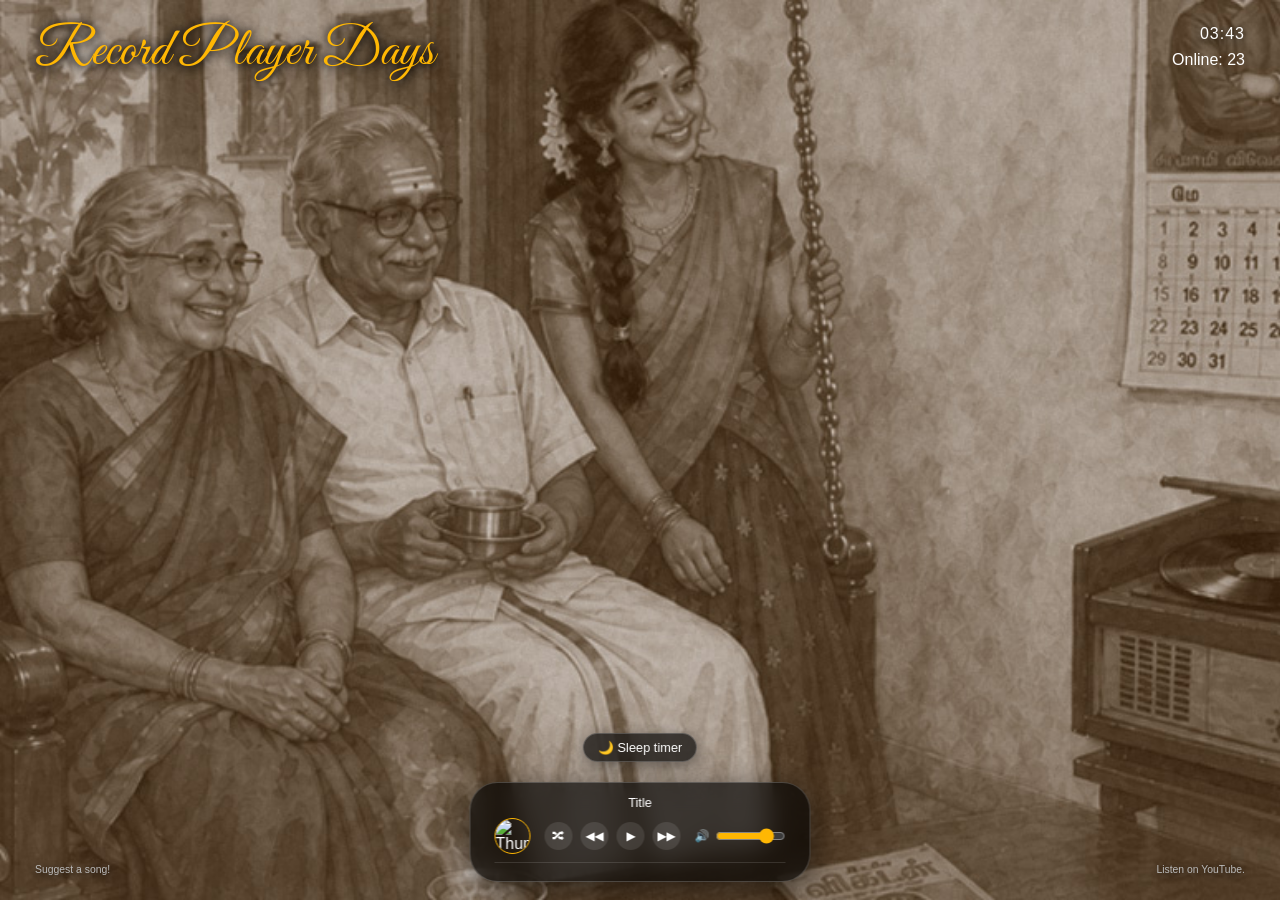
==== index.html @ 78d66bf5 "Update index.html 458 = 133 px" ====
<!DOCTYPE html>
<html lang="en">
<head>
	
 <meta charset="UTF-8" />
 <meta name="viewport" content="width=device-width, initial-scale=1.0" />
 <title>Record Player</title>
	
  <!-- Cursive Google Font -->
  <link rel="preconnect" href="https://fonts.googleapis.com">
  <link rel="preconnect" href="https://fonts.gstatic.com" crossorigin>
  <link href="https://fonts.googleapis.com/css2?family=Great+Vibes&display=swap" rel="stylesheet">

  <style>
    * {
      box-sizing: border-box;
      margin: 0;
      padding: 0;
      background-color: transparent;
      color: #fff;
    }

    body {
      background-color: #000;
      font-family: sans-serif;
    }

    /* Fullscreen Background Image */
    .bg-image {
      position: fixed;
      top: 0;
      left: 0;
      width: 100vw;
      height: 100vh;
      max-width: 100%;
      max-height: 100%;
      object-fit: cover !important;
      object-position: top center;
      z-index: 1;
      pointer-events: none;
    }

    /* Cursive Title at Top Left */
    .app-header {
      position: fixed;
      top: 25px;
      left: 35px;
      z-index: 10;
      pointer-events: none;
    }

    .app-header h1 {
      font-family: 'Great Vibes', 'Brush Script MT', cursive;
      font-size: 3.4rem;
      font-weight: 400;
      color: #ffb703;
      text-shadow: 0 3px 12px rgba(0, 0, 0, 0.9), 0 0 8px rgba(0, 0, 0, 0.8);
      line-height: 1;
    }

    /* Top Right Container for Clock & Mute Button */
    .top-right-container {
      position: fixed;
      top: 25px;
      right: 35px;
      z-index: 10;
      display: flex;
      flex-direction: column;
      align-items: flex-end;
      gap: 8px;
    }

    /* Digital Time Display at Top Right */
    .time-display {
      font-size: 1rem;
      font-weight: 500;
      letter-spacing: 1px;
      color: #ffffff;
      text-shadow: 0 2px 10px rgba(0, 0, 0, 0.9);
      pointer-events: none;
    }

    /* Mute Button below Clock */
    .mute-btn {
      display: none;
      background: rgba(0, 0, 0, 0.6);
      color: #ffffff;
      border: 1px solid rgba(255, 255, 255, 0.3);
      border-radius: 4px;
      padding: 4px 8px;
      font-size: 0.9rem;
      cursor: pointer;
      backdrop-filter: blur(4px);
      -webkit-backdrop-filter: blur(4px);
    }

    .mute-btn:hover {
      background: rgba(0, 0, 0, 0.85);
    }

    /* Centered Container for Sleep Timer elevated above the Player */
    .timer-bar {
      position: fixed;
      bottom: 138px;
      left: 50%;
      transform: translateX(-50%);
      z-index: 10;
      display: flex;
      justify-content: center;
      align-items: center;
    }

    /* Sleep Timer Button Styling */
    #sleepBtn {
      background: rgba(0, 0, 0, 0.65);
      border: 1px solid rgba(255, 255, 255, 0.2);
      border-radius: 20px;
      backdrop-filter: blur(12px);
      -webkit-backdrop-filter: blur(12px);
      color: #fff;
      font-size: 0.8rem;
      padding: 6px 14px;
      cursor: pointer;
      display: inline-flex;
      align-items: center;
      gap: 6px;
      box-shadow: 0 4px 16px rgba(0, 0, 0, 0.4);
      transition: all 0.2s ease;
    }

    #sleepBtn:hover {
      color: #ffb703;
      border-color: #ffb703;
    }

    /* Sleep Menu Popup Options */
    .timer-container {
      position: relative;
      display: inline-block;
    }

    .sleep-menu {
      display: none;
      position: absolute;
      bottom: 100% !important;
      left: 50%;
      transform: translate(-50%, -10px) !important;
      background: rgba(0, 0, 0, 0.85);
      backdrop-filter: blur(12px);
      -webkit-backdrop-filter: blur(12px);
      border: 1px solid rgba(255, 255, 255, 0.2);
      border-radius: 12px;
      padding: 6px;
      box-shadow: 0 8px 24px rgba(0, 0, 0, 0.6);
      flex-direction: column;
      gap: 4px;
      min-width: 110px;
      z-index: 20;
    }

    .sleep-menu.is-open {
      display: flex;
    }

    .sleep-menu button {
      background: transparent;
      border: none;
      color: #fff;
      padding: 6px 12px;
      font-size: 0.78rem;
      border-radius: 6px;
      cursor: pointer;
      text-align: center;
      transition: background 0.15s ease, color 0.15s ease;
    }

    .sleep-menu button:hover {
      background: #ffb703;
      color: #000;
    }

    /* Unified Player Bar - Spacing Reduced Below by Half */
    .player-bar {
      position: fixed;
      bottom: 18px;
      left: 50%;
      transform: translateX(-50%);
      z-index: 10;
      display: flex;
      flex-direction: column;
      width: fit-content;
      max-width: 420px;
      box-sizing: border-box;
      padding: 12px 24px;
      background: rgba(0, 0, 0, 0.65);
      backdrop-filter: blur(12px);
      -webkit-backdrop-filter: blur(12px);
      border: 1px solid rgba(255, 255, 255, 0.2);
      border-radius: 28px;
      box-shadow: 0 8px 32px rgba(0, 0, 0, 0.5);
      gap: 8px;
    }

    /* Track Title Row */
    .track-title-row {
      display: flex;
      justify-content: center;
      align-items: center;
      width: 100%;
      text-align: center;
    }

    .track-title {
      font-weight: 500;
      font-size: 0.80rem;
      color: #ffffff;
      white-space: nowrap;
      overflow: hidden;
      text-overflow: ellipsis;
      display: block;
      width: 100%;
      line-height: 1.2;
      text-align: center;
    }

    /* Controls & Volume Row */
    .player-controls-row {
      display: flex;
      flex-direction: row;
      align-items: center;
      justify-content: center;
      width: 100%;
      gap: 14px;
    }

    /* Bottom Row Metadata Line */
    .meta-details-row {
      display: block;
      width: 100%;
      text-align: center;
      font-size: 0.75rem;
      color: rgba(255, 255, 255, 0.75);
      padding-top: 6px;
      border-top: 1px solid rgba(255, 255, 255, 0.12);
      white-space: nowrap;
      overflow: hidden;
      text-overflow: ellipsis;
    }

    /* Volume slider */
    .volume-container input[type="range"] {
      width: 70px;
    }

    /* Thumbnail inside the player */
    .thumb {
      width: 36px;
      height: 36px;
      border-radius: 50%;
      object-fit: cover;
      border: 1.5px solid #ffb703;
      flex-shrink: 0;
      animation: slowRotate 8s linear infinite;
      animation-play-state: paused;
    }

    .thumb.is-playing {
      animation-play-state: running;
    }   

    @keyframes slowRotate {
      from { transform: rotate(0deg); }
      to { transform: rotate(360deg); }
    }

    .controls {
      display: flex;
      align-items: center;
      flex-wrap: nowrap;
      gap: 8px;
      flex-shrink: 0;
    }

    .controls button {
      background: rgba(255, 255, 255, 0.1);
      border: none;
      color: #ffffff;
      width: 28px;
      height: 28px;
      border-radius: 50%;
      cursor: pointer;
      font-size: 0.75rem;
      display: flex;
      align-items: center;
      justify-content: center;
      transition: background 0.15s ease, color 0.15s ease;
      -webkit-tap-highlight-color: transparent !important;
      -webkit-touch-callout: none;
      -webkit-user-select: none;
      user-select: none;
      outline: none !important;
    }

    .controls button:focus,
    .controls button:active {
      outline: none !important;
      box-shadow: none !important;
    }

    @media (hover: hover) and (pointer: fine) {
      .controls button:hover {
        background: #ffb703 !important;
        color: #000000 !important;
      }
    }

    .controls button.is-pressed,
    .controls button.is-active {
      background: #ffb703 !important;
      color: #000000 !important;
    }   

    .volume-container {
      display: flex;
      align-items: center;
      gap: 6px;
      font-size: 0.75rem;
      flex-shrink: 0;
    }

    .volume-container input[type="range"] {
      width: 70px;
      accent-color: #ffb703;
      cursor: pointer;
    }

    #playBtn:not(.is-paused),
    #playBtn:not(.is-paused):focus,
    #playBtn:not(.is-paused):focus-visible,
    #playBtn:not(.is-paused):active {
      background: rgba(255, 255, 255, 0.1) !important;
      color: #ffffff !important;
      outline: none !important;
      box-shadow: none !important;
      -webkit-tap-highlight-color: transparent !important;
    }

    @media (hover: hover) and (pointer: fine) {
      #playBtn:not(.is-paused):hover {
        background: #ffb703 !important;
        color: #000000 !important;
      }
    }

    #playBtn.is-paused,
    #playBtn.is-paused:hover,
    #playBtn.is-paused:focus,
    #playBtn.is-paused:focus-visible,
    #playBtn.is-paused:active {
      background: #ffb703 !important;
      color: #000000 !important;
      outline: none !important;
      box-shadow: none !important;
      -webkit-tap-highlight-color: transparent !important;
    }

    .yt-link-text {
      position: fixed;
      right: 35px;
      bottom: 25px;
      left: auto;
      margin-left: 0;
      transform: none;
      white-space: nowrap;
      z-index: 100;
      color:  #bababa;  /* #ffb703; */
      text-decoration: none;
      font-size: 0.65rem;
      font-weight: 300;
      text-shadow: 0 2px 8px rgba(0, 0, 0, 0.9);
      transition: color 0.2s ease;
    }

    .yt-link-text:hover {
      color: #ffb703; /* #ffffff; */
    }

	.contact-text {
      position: fixed;
      left: 35px;
      bottom: 25px;
     /* margin-left: 0;  */
      transform: none;
      white-space: nowrap;
      z-index: 200;
      color: #bababa;  /* #ffb703; */
      text-decoration: none;
      font-size: 0.65rem;
      font-weight: 300;
      text-shadow: 0 2px 8px rgba(0, 0, 0, 0.9);
      transition: color 0.2s ease;
    }

    .contact-text:hover {
      color: #ffb703; /* #ffffff; */
    }  

    .audio-engine {
      position: fixed;
      bottom: 0;
      right: 0;
      width: 200px;
      height: 200px;
      opacity: 0.001;
      pointer-events: none;
      z-index: -10;
    }

    @media (max-width: 600px) {
      .bg-image {
        object-fit: cover !important;
        object-position: bottom left !important;
        width: 100vw;
        height: 100vh;
      }

      .app-header {
        top: 15px;
        left: 20px;
      }

      .app-header h1 {
        font-size: 2.2rem;
      }

      .top-right-container { /* Lowering in mobile */
        top: 55px;
        right: 20px;
      }

      .time-display {
        font-size: 0.85rem;
      }

      #prevBtn {
        display: none !important;
      }
      
      .listener-count {
        font-size: 0.8rem;
        font-weight: 500;
        color: #ffffff;
        text-shadow: 0 2px 8px rgba(0, 0, 0, 0.9);
        pointer-events: none;
      }
    
      .timer-bar {
        bottom: 133px;
      }

      .thumb {
        width: 36px;
        height: 36px;
      }	

      .player-bar {
        bottom: 20px;
        width: 90vw;
        max-width: 360px;
        padding: 10px 16px;
        border-radius: 20px;
      }

      .controls {
        flex-shrink: 0;
        gap: 6px;
      }

      .controls button {
        width: 26px;
        height: 26px;
      }

      .volume-container input[type="range"] {
        width: 50px;
      }

      .meta-details-row {
        font-size: 0.7rem;
      }

      .yt-link-text {
        position: fixed;
        right: 8px;
        bottom: 18px;
        left: auto;
        transform: none;
        font-size: 0.75rem;
      }
	   .contact-text {
        position: fixed;
        left: 8px;
		right: auto;
        bottom: 18px;
        transform: none;
        font-size: 0.75rem;
      }	
    }
  </style>
</head>
<body>
 
  <!-- Background Image -->
  <picture>
    <source media="(max-width: 600px)" srcset="Record_player_mobile_bg.jpg" />
    <img src="Record_player_bg.jpg" alt="Background" class="bg-image" />
  </picture>

  <!-- Title -->
  <header class="app-header">
    <h1>Record Player Days</h1>
  </header>

  <!-- Time & Mute -->
  <div class="top-right-container">
    <div id="clockDisplay" class="time-display">00:00</div>
    <div id="listenerCount" class="listener-count">Online: --</div>
    <button id="muteBtn" class="mute-btn" aria-label="Toggle Sound">
      <span id="muteIcon">🔇</span>
    </button>
  </div>

  <!-- Elevated Sleep Timer Bar -->
  <div class="timer-bar">
    <div class="timer-container">
      <div id="sleepMenu" class="sleep-menu">
        <button onclick="setTimer(30)">30 mins</button>
        <button onclick="setTimer(45)">45 mins</button>
        <button onclick="setTimer(60)">60 mins</button>
        <button onclick="setTimer(0)" style="color: #ff6b6b;">Turn off</button>
      </div>
      <button id="sleepBtn" onclick="toggleSleepMenu()">🌙 Sleep timer</button>
    </div>
  </div>

  <!-- Single Player Container -->
  <div class="player-bar">
    <!-- Row 1: Song Title Centered Above Controls -->
    <div class="track-title-row">
      <div class="track-title" id="trackTitle">Title</div>
    </div>

    <!-- Row 2: Thumbnail, Controls, Volume (Centered) -->
    <div class="player-controls-row">
      <img id="trackThumb" src="" alt="Thumb" class="thumb" />

      <div class="controls">
        <button id="shuffleBtn" onclick="toggleShuffle()" title="Shuffle">&#x1F500;&#xFE0E;</button>
        <button id="prevBtn" onclick="prevTrack(event)" title="Previous">◀◀</button>
        <button id="playBtn" onclick="togglePlay()" title="Play/Pause">▶</button>
        <button onclick="nextTrack(event)" title="Next">▶▶</button>
      </div>

      <div class="volume-container">
        <span>🔊</span>
        <input type="range" id="volumeSlider" min="0" max="100" value="80" oninput="setVolume(this.value)" />
      </div>
    </div>

    <!-- Row 3: Metadata (Singer • Year • Track Count / Shuffle) -->
    <div id="playerMeta" class="meta-details-row"></div>
  </div>

  <!-- YouTube Playlist Link -->
  <a href="https://www.youtube.com/playlist?list=PLKSjwCo_iCIQ&si=nY1K75Vzp0RLT9Dl" target="_blank" class="yt-link-text" rel="noopener noreferrer">Listen on YouTube.</a>
  <a href="/Contact.html" target="_blank" class="contact-text" rel="noopener noreferrer">Suggest a song!</a>
  
  <div id="player" class="audio-engine"></div>

  <script src="https://www.youtube.com/iframe_api"></script>
  <script>
    function updateClock() {
      const now = new Date();
      const hours = String(now.getHours()).padStart(2, '0');
      const minutes = String(now.getMinutes()).padStart(2, '0');
      document.getElementById('clockDisplay').innerText = `${hours}:${minutes}`;
    }
    updateClock();
    setInterval(updateClock, 1000);

    const originalPlaylist = [
      "ovFi6AcOw-c", "ZMXB5MKiabw", "-nrnGjxOLA0", "pOU-abdx0b4", "cBkPFtb1sMQ", "4Ts2ZuaPRkk", "-Bi1iST7EWE",
      "g9cLHP1RE4k", "ONHG8_zF9K0", "HZdZLdE5KBA", "a-ATN4ZhMos", "nBvIsNfFSZM", "uoJc1hBOUH4", "HpMshzNxdoA", "Jn2IUAHfjOo",
      "D3kWLpgkeDM", "W2M7CF7sRrU", "X1ojBdibGv4", "0H4Ai65Vvck", "k2updOWY6Dk", "_n9TkjMAQm4", "D-_VfDf2NTk", "Qs3B_1fyGJM",
      "CzBolio3q8k", "vCnGatVR25A", "Lwstbkko8ko", "7BiawO9Lba8", "O3JWTBTbw3w", "aDpj9aU5rJs", "lGJqrHBkKsw", "AZXIWu7kjUE",
      "eQG8n0oGYg0", "Z-jnWdjcFbU", "EsTkKsxGL4o", "bliK9cv1-x0", "q3Wm0Y4sV2o", "p4Vn4u-A43w", "JzqGvLA72ac", "DNmVHa3VdNQ",
      "aOK112Wu2UQ", "rmW-5Se0Rvo", "GVxroWnBMQ0", "s4TdHTtuVQ8", "m7HkVlOyoiU", "KDDAilTlXP4", "z_xNn0YKFpQ", "cVPns9GjtU8",
      "YsKCM8xYBPQ", "yPlsftoiaE0", "R3EqbeOeZEg", "WY71us627uA", "8eKCa8KDHAU", "N0VRo8cjDeg", "iZnzI4BWY4c", "KCRU7d2im8g"
    ];

   const localPlaylistData = {
"ZMXB5MKiabw": {"title": "Thamizhukkum Amuthendru", "Singer": "P. Susheela", "Year": "1965"},
"ovFi6AcOw-c": {"title": "Avalukkenna Azhagiya", "Singer": "L.R. Eswari", "Year": "1964"},
"pOU-abdx0b4": {"title": "Neerodum Vaigaiyile", "Singer": "T.M. Soundararajan, P. Susheela", "Year": "1963"},
"cBkPFtb1sMQ": {"title": "Unnai Kaanatha Kannum", "Singer": "P. Susheela", "Year":"1965"},
"4Ts2ZuaPRkk": {"title": "Kodi Assainthathum", "Singer": "Susheela, T.M. Soundararajan",  "Year": "1962"},

"g9cLHP1RE4k": {"title": "Poga Poga", "Singer": "P B Srinivas,P Susheela", "Year": "1965"},
"Tg_ejTHZRp8": {"title": "Nallavarkellam Satchigal", "Singer": "T.M. Soundararajan", "Year": "1978"},
"HZdZLdE5KBA": {"title": "Mayakkamaa Kalakkama", "Singer": "P B Sreenivas", "Year": "1962"},
"uoJc1hBOUH4": {"title": "Kallellam Manikka", "Singer": "T.M. Soundararajan, L.R. Eswari", "Year": "1962"},
"HpMshzNxdoA": {"title": "Naanamo", "Singer": " T.M. Soundararajan, P. Susheela", "Year": "1965"},

"Jn2IUAHfjOo": {"title": "Amaithiyaana Nadhiyinilae", "Singer": "T.M. Soundararajan, P. Susheela", "Year": "1964"},
"W2M7CF7sRrU": {"title": "Pattum Naane", "Singer": "T M Soundarrajan", "Year": "1965"},
"X1ojBdibGv4": {"title": "Thedinen Vanthathu", "Singer": "P. Susheela", "Year": "1967"},
"KCRU7d2im8g": {"title": "Kalyana Naal Paarkka", "Singer": "T M Sounderarajan · P Susheela", "Year": "1966"},
"iZnzI4BWY4c": {"title": "Vaazha Ninaiththaal", "Singer": "P. Susheela", "Year": "1962"},

"N0VRo8cjDeg": {"title": "Ilamai Koluvirukkum", "Singer": "P.B.Sreenivas", "Year": "1965"},
"8eKCa8KDHAU": {"title": "Athai Magal", "Singer": "P Susheela", "Year": "1964"},
"WY71us627uA": {"title": "Oru Naal Pothuma", "Singer": "Dr. M. Balamuralikrishna", "Year": "1965"},
"yPlsftoiaE0": {"title": "Malarndhum Malaradha", "Singer": "P. Susheela,  T.M. Soundararajan", "Year": "1961"},
"YsKCM8xYBPQ": {"title": "Kanna Karumainira Kanna", "Singer": "P.susheela", "Year": "1963"},


"cVPns9GjtU8": {"title": "Manithan Enbavan", "Singer": "P B Sreenivas", "Year": "1962"},
"z_xNn0YKFpQ": {"title": "Kannana Kannanukku", "Singer": "Dr. Sirkazhi S. Govindarajan", "Year": "1962"},
"KDDAilTlXP4": {"title": "Andru Vanthathum", "Singer": "T M Sounderarajan · P Susheela", "Year": "1963"},
"m7HkVlOyoiU": {"title": "Chittukkuruvi", "Singer": "P. Susheela", "Year": "1964"},
"s4TdHTtuVQ8": {"title": "kathoduthan Naan", "Singer": "L.R. Eswari", "Year": "1972"}, 

"GVxroWnBMQ0": {"title": "Aalaya Maniyin", "Singer": "P. Susheela", "Year": "1961"},
"rmW-5Se0Rvo": {"title": "Kallelaam Maanikka", "Singer": "T M Soundararajan", "Year": "1962"},
"aOK112Wu2UQ": {"title": " Naan Mandhoppil", "Singer": "T M Sounderarajan · L.R. Eswari", "Year": "1965"},
"DNmVHa3VdNQ": {"title": "Amuthai Poziyum Nilave", "Singer": "P Susheela", "Year": "1957"},
"JzqGvLA72ac": {"title": "Iravu Varum", "Singer": "T M Sounderarajan", "Year": "1965"},

"q3Wm0Y4sV2o": {"title": "Kannpona Pokkile", "Singer": "T M Sounderarajan", "Year": "1965"},
"xqtlPc5WjNI": {"title": "Paarthal Pasumaram", "Singer": "T M Sounderarajan", "Year": "1965"},
"EsTkKsxGL4o": {"title": "Naan Pesa Ninaippathellam", "Singer": "T. M. Soundararajan · P. Susheela", "Year": "1961"},
"Z-jnWdjcFbU": {"title": "Aha Mella Nada", "Singer": "T. M. Soundararajan", "Year": "1964"},
"eQG8n0oGYg0": {"title": "Yaar Andha Nilavu", "Singer": "T M Sounderarajan", "Year": "1965"},

"AZXIWu7kjUE": {"title": "Partha Nyaabagam", "Singer": "P. Susheela", "Year": "1964"},
"lGJqrHBkKsw": {"title": "Thullatha Manamum", "Singer": "Jikki", "Year": "1959"},
"aDpj9aU5rJs": {"title": "Gangaikarai Thottam", "Singer": "P Susheela", "Year": "1963"},
"O3JWTBTbw3w": {"title": "Ninaippathellaam Nadanthu", "Singer": "P.B. Sreenivas", "Year": "1962"},
"7BiawO9Lba8": {"title": "Naan Paartthathille", "Singer": "T.M. Soundararajan, P. Susheela", "Year": "1966"},

"Lwstbkko8ko": {"title": "Poojaikku Vantha Malare", "Singer": "P. B. Sreenivas, S.Janaki", "Year": "1962"},
"vCnGatVR25A": {"title": "Oho Endhan Baby", "Singer": "Anupama Deshapande, P. B. Sreenivas", "Year": "1961"},
"CzBolio3q8k": {"title": "Anubhavam Pudhumai", "Singer": "P B Sreenivas, P Susheela", "Year": "1964"},
"Qs3B_1fyGJM": {"title": "Thottal Poo Malarum", "Singer": "T. M. Soundararajan, P. Susheela", "Year": "1964"},
"D-_VfDf2NTk": {"title": "Thookkam Un Kangalai", "Singer": "S. Janaki", "Year": "1962"},

"k2updOWY6Dk": {"title": "Maalai Pozhuthin", "Singer": "P. Susheela", "Year": "1961"},
"0H4Ai65Vvck": {"title": "Atho Andha Paravaipola", "Singer": "T M Sounderarajan", "Year": "1965"},

"-nrnGjxOLA0": {"title": "Palinginaal Oru", "Singer": "L. R. Eswari", "Year": "1966"},
"-Bi1iST7EWE": {"title": "Athai Madi", "Singer": "P. Susheela", "Year": "1963"},
"ONHG8_zF9K0": {"title": "Unnai Onru Ketpen", "Singer": "P. Susheela", "Year": "1964"},
"a-ATN4ZhMos": {"title": "Aadamal Aadugiren", "Singer": "P. Susheela", "Year": "1960"},

"nBvIsNfFSZM": {"title": "Kumari Pennin Ullatthile", "Singer": "P. Susheela, T.M. Soundararajan", "Year": "1965"},
"D3kWLpgkeDM": {"title": "Andhanaal Nyapagam", "Singer": "T.M.S, Major Sunderarajan", "Year": "1968"},
"p4Vn4u-A43w": {"title": "Naalai Intha", "Singer": "P. Susheela", "Year": "1968"},
"bliK9cv1-x0": {"title": "Paalum Pazhamamum", "Singer": "T. M. Soundararajan", "Year": "1961"},
"R3EqbeOeZEg": {"title": "Kodi Assainthathum", "Singer": "T. M. Soundararajan, P. Susheela", "Year": "1962"},

"_n9TkjMAQm4": {"title": "Sirithu Sirithu", "Singer": "T. M. Soundararajan, P. Susheela", "Year": "1961"},

};

    function shufflePlaylist(array) {
      for (let i = array.length - 1; i > 0; i--) {
        const j = Math.floor(Math.random() * (i + 1));
        [array[i], array[j]] = [array[j], array[i]];
      }
    }

    const shuffledList = [...originalPlaylist];
    shufflePlaylist(shuffledList);

    let isShuffleOn = false;    
    let currentIndex = 0;    
    let ytPlayer;
    let isAudioMuted = true;

    function getActivePlaylist() {
      return isShuffleOn ? shuffledList : originalPlaylist;
    }

    function onYouTubeIframeAPIReady() {
      const activeList = getActivePlaylist();
      ytPlayer = new YT.Player('player', {
        height: '1',
        width: '1',
        videoId: activeList[currentIndex],
        playerVars: { 
          'autoplay': 1,
          'mute': 1,
          'controls': 0,
          'playsinline': 1
        },
        events: {
          'onReady': function(event) {
            event.target.mute();
            event.target.setVolume(50);
            updateMuteUI();
            updateUI();
          },
          'onStateChange': onPlayerStateChange,
          'onError': onPlayerError
        }
      });
    }    

    document.addEventListener('click', function unmuteOnFirstClick(e) {
      if (e.target.closest('#muteBtn')) return;
      if (isAudioMuted) {
        isAudioMuted = false;
        if (ytPlayer && typeof ytPlayer.unMute === 'function') {
          ytPlayer.unMute();
          ytPlayer.setVolume(100);
        }
        updateMuteUI();
      }
    }, { once: true });

    document.addEventListener('DOMContentLoaded', function() {
      const muteBtn = document.getElementById('muteBtn');
      if (muteBtn) {
        muteBtn.addEventListener('click', function() {
          isAudioMuted = !isAudioMuted;
          if (ytPlayer && typeof ytPlayer.unMute === 'function') {
            if (isAudioMuted) {
              ytPlayer.mute();
            } else {
              ytPlayer.unMute();
              ytPlayer.setVolume(100);
            }
          }
          updateMuteUI();
        });
      }
    });

    function updateMuteUI() {
      const muteIcon = document.getElementById('muteIcon');
      const muteBtn = document.getElementById('muteBtn');
      if (!muteIcon) return;

      if (isAudioMuted) {
        muteIcon.textContent = '🔇';
        if (muteBtn) muteBtn.classList.add('is-muted');
      } else {
        muteIcon.textContent = '🔊';
        if (muteBtn) muteBtn.classList.remove('is-muted');
      }
    }

    if (window.YT && window.YT.Player) {
      onYouTubeIframeAPIReady();
    }
    
    function updateUI() {
      const activeList = getActivePlaylist();
      const id = activeList[currentIndex];
      document.getElementById('trackThumb').src = `https://img.youtube.com/vi/${id}/hqdefault.jpg`;
      fetchTrackTitle();
    }

    function fetchTrackTitle() {
      try {
        const activeList = getActivePlaylist();
        const videoId = activeList[currentIndex]; 
        const track = localPlaylistData[videoId];

        const shuffleIcon = isShuffleOn ? '\u{1F500}' : '\u{27A1}';
        const trackNumber = currentIndex + 1;
        const totalTracks = activeList.length;

        if (track) {
          document.getElementById('trackTitle').innerText = track.title;
          document.getElementById('trackTitle').title = track.title;

          const metaElem = document.getElementById('playerMeta');
          if (metaElem) {
            metaElem.innerText = `${track.Singer} • ${track.Year} • ${trackNumber}/${totalTracks} ${shuffleIcon}`;
          }
        }
      } catch (err) {
        console.error("Error inside fetchTrackTitle:", err);
      }
    }

    function jumpToTrack(val) {
      let num = parseInt(val, 10);
      if (isNaN(num)) return;

      const activeList = getActivePlaylist();
      if (num < 1) num = 1;
      if (num > activeList.length) num = activeList.length;

      currentIndex = num - 1;
      renderTrackChange();
    }

    function togglePlay() {
      if (!ytPlayer) return;

      const playBtn = document.getElementById('playBtn');
      if (playBtn) playBtn.blur();

      const state = ytPlayer.getPlayerState();
      if (state === YT.PlayerState.PLAYING) {
        ytPlayer.pauseVideo();
      } else {
        ytPlayer.playVideo();
      }
      updateUI();
    }

    function toggleShuffle() {
      isShuffleOn = !isShuffleOn;
      const btn = document.getElementById('shuffleBtn');
      if (btn) {
        btn.classList.toggle('is-active', isShuffleOn);
        btn.blur();
      }
      renderTrackChange();
      if (!ytPlayer) return; ytPlayer.pauseVideo(); setTimeout(() => ytPlayer.playVideo(), 1500);
    }

    function flashButton(btn) {
      if (!btn || !(btn instanceof HTMLElement)) return;
      if (btn._timer) clearTimeout(btn._timer);
      btn.classList.add('is-pressed');
      btn._timer = setTimeout(function() {
        btn.classList.remove('is-pressed');
        btn.blur();
        if (document.activeElement) {
          document.activeElement.blur();
        }
      }, 1000);
    }

    function nextTrack(e) {
      if (e && e.preventDefault) e.preventDefault();
      const btn = e ? (e.currentTarget || e.target) : null;
      flashButton(btn);

      const activeList = getActivePlaylist();
      currentIndex = (currentIndex + 1) % activeList.length;
      renderTrackChange();
      if (!ytPlayer) return; ytPlayer.pauseVideo(); setTimeout(() => ytPlayer.playVideo(), 1500);
    }

    function prevTrack(e) {
      if (e && e.preventDefault) e.preventDefault();
      const btn = e ? (e.currentTarget || e.target) : null;
      flashButton(btn);

      const activeList = getActivePlaylist();
      currentIndex = (currentIndex - 1 + activeList.length) % activeList.length;
      renderTrackChange();
      if (!ytPlayer) return; ytPlayer.pauseVideo(); setTimeout(() => ytPlayer.playVideo(), 1500);
    }

    function renderTrackChange() {
      const activeList = getActivePlaylist();	
      const id = activeList[currentIndex];
      const thumb = document.getElementById('trackThumb');

      if (thumb) {
        thumb.src = `https://img.youtube.com/vi/${id}/hqdefault.jpg`;
      }

      if (ytPlayer && typeof ytPlayer.loadVideoById === 'function') {
        ytPlayer.loadVideoById(id);
      }
      updateUI();
    }
	  
    document.addEventListener('DOMContentLoaded', function() {
      const buttons = document.querySelectorAll('.controls button');
      buttons.forEach(function(btn) {
        btn.addEventListener('touchend', function() {
          setTimeout(() => btn.blur(), 50);
        });
      });
    });  

    function setVolume(val) {
      if (ytPlayer && ytPlayer.setVolume) {
        ytPlayer.setVolume(val);
      }
    }

    function playNextOrRandom() {
      const activeList = getActivePlaylist();
      currentIndex = (currentIndex + 1) % activeList.length;
      renderTrackChange();
    } 

    let initialLoad = true;
    function onPlayerStateChange(event) {
      const btn = document.getElementById('playBtn');

      if (initialLoad && event.data === YT.PlayerState.PLAYING) {
        initialLoad = false;

        event.target.pauseVideo();
        event.target.unMute();
        event.target.setVolume(100);

        isAudioMuted = false;

        btn.innerText = '▶';
        btn.classList.add('is-paused');

        updateMuteUI();
        updateUI(event);

        return;
      }

      if (event.data === YT.PlayerState.PLAYING) {
        btn.innerText = '⏸';
        btn.classList.remove('is-paused');
        document.getElementById('trackThumb').classList.add('is-playing');
        fetchTrackTitle();

      } else if (event.data === YT.PlayerState.PAUSED) {
        btn.innerText = '▶';
        btn.classList.add('is-paused');
        document.getElementById('trackThumb').classList.remove('is-playing');

      } else if (event.data === YT.PlayerState.ENDED) {
        document.getElementById('trackThumb').classList.remove('is-playing');
        advanceToNextTrack();
      }
    }   

    function advanceToNextTrack() {
      const activeList = getActivePlaylist();  
      currentIndex = (currentIndex + 1) % activeList.length;
      renderTrackChange();
    }

    function onPlayerError(event) {
      console.warn(`Track ${currentIndex + 1} is unplayable. Skipping...`);
      playNextOrRandom();
    }
    
    let currentCount = Math.floor(Math.random() * (25 - 10 + 1)) + 10;

    function updateFakeListeners() {
      const countElem = document.getElementById('listenerCount');
      if (countElem) {
        countElem.innerText = `Online: ${currentCount}`;
        const delta = Math.floor(Math.random() * 5) - 2;
        currentCount = Math.max(5, currentCount + delta);
      }
    }
    updateFakeListeners();
    setInterval(updateFakeListeners, 15000);

    /* Sleep Timer Logic */
    let sleepInterval = null;
    let timeRemaining = 0;

    function toggleSleepMenu() {
      const menu = document.getElementById('sleepMenu');
      menu.classList.toggle('is-open');
    }

    function setTimer(mins) {
      const btn = document.getElementById('sleepBtn');
      document.getElementById('sleepMenu').classList.remove('is-open');

      if (sleepInterval) clearInterval(sleepInterval);

      if (mins === 0) {
        timeRemaining = 0;
        btn.innerText = '🌙 Sleep timer';
        return;
      }

      timeRemaining = mins * 60;
      updateTimerDisplay();

      sleepInterval = setInterval(() => {
        timeRemaining--;

        if (timeRemaining <= 0) {
          clearInterval(sleepInterval);
          if (ytPlayer && typeof ytPlayer.pauseVideo === 'function') {
            ytPlayer.pauseVideo();
          }
          btn.innerText = '🌙 Sleep timer';
        } else {
          updateTimerDisplay();
        }
      }, 1000);
    }

    function updateTimerDisplay() {
      const btn = document.getElementById('sleepBtn');
      const m = Math.floor(timeRemaining / 60);
      const s = String(timeRemaining % 60).padStart(2, '0');
      btn.innerText = `⏳ ${m}:${s} left`;
    }

    document.addEventListener('click', function(e) {
      const container = document.querySelector('.timer-container');
      if (container && !container.contains(e.target)) {
        document.getElementById('sleepMenu').classList.remove('is-open');
      }
    });    

    function getNumbers(){ return; } 
  </script>
</body>
</html>
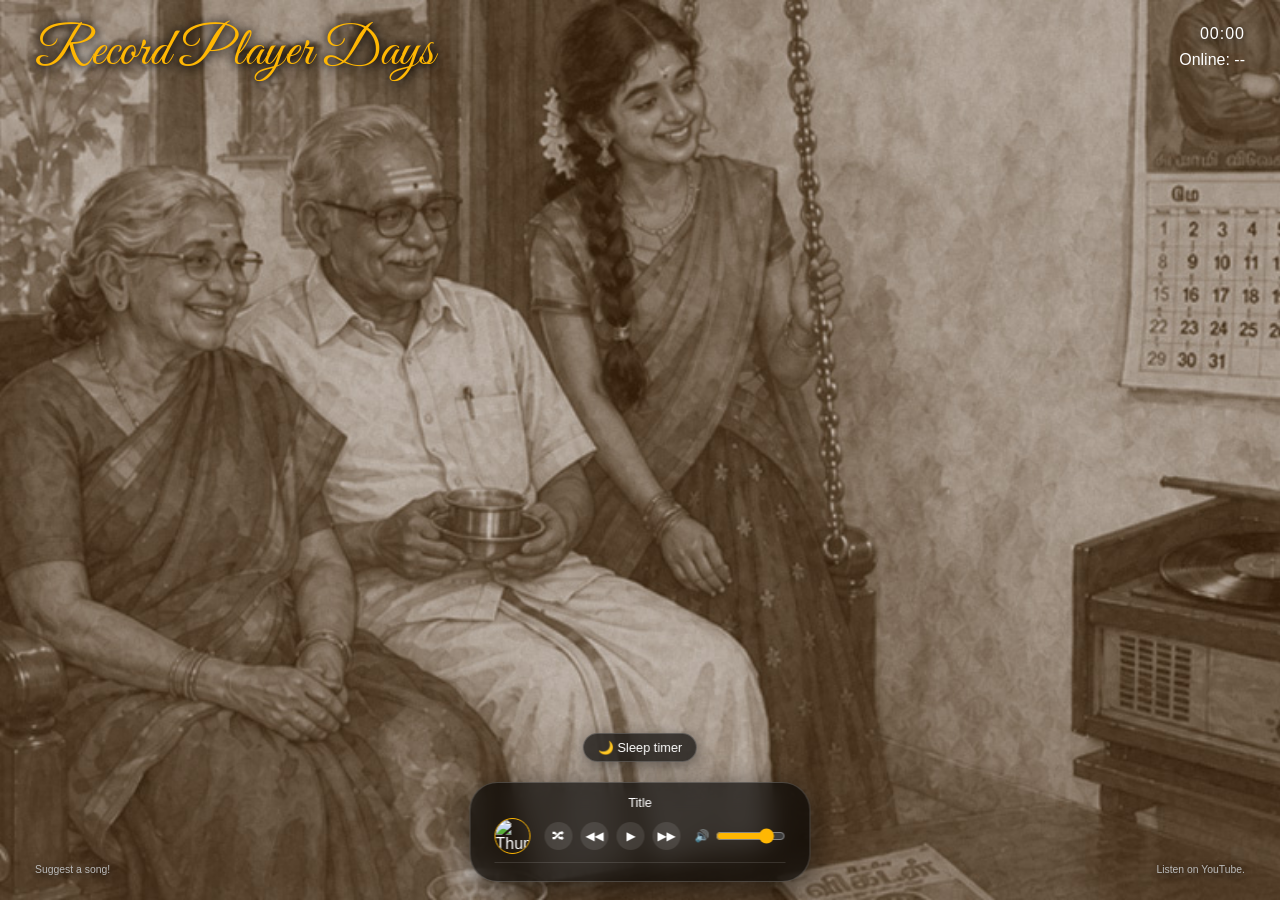
==== commit bdc3d08a: "Update index.html" ====
--- a/index.html
+++ b/index.html
@@ -595,7 +595,8 @@
       "CzBolio3q8k", "vCnGatVR25A", "Lwstbkko8ko", "7BiawO9Lba8", "O3JWTBTbw3w", "aDpj9aU5rJs", "lGJqrHBkKsw", "AZXIWu7kjUE",
       "eQG8n0oGYg0", "Z-jnWdjcFbU", "EsTkKsxGL4o", "bliK9cv1-x0", "q3Wm0Y4sV2o", "p4Vn4u-A43w", "JzqGvLA72ac", "DNmVHa3VdNQ",
       "aOK112Wu2UQ", "rmW-5Se0Rvo", "GVxroWnBMQ0", "s4TdHTtuVQ8", "m7HkVlOyoiU", "KDDAilTlXP4", "z_xNn0YKFpQ", "cVPns9GjtU8",
-      "YsKCM8xYBPQ", "yPlsftoiaE0", "R3EqbeOeZEg", "WY71us627uA", "8eKCa8KDHAU", "N0VRo8cjDeg", "iZnzI4BWY4c", "KCRU7d2im8g"
+      "YsKCM8xYBPQ", "yPlsftoiaE0", "R3EqbeOeZEg", "WY71us627uA", "8eKCa8KDHAU", "N0VRo8cjDeg", "iZnzI4BWY4c", "KCRU7d2im8g",
+	  "EhcxorR32bM", "0nHxS5XbT_g", "_yEvv2yciFo", "dLC_5P_rtTw", "y9GBWHJMuGY", "y9GBWHJMuGY"
     ];
 
    const localPlaylistData = {
@@ -669,7 +670,13 @@
 "R3EqbeOeZEg": {"title": "Kodi Assainthathum", "Singer": "T. M. Soundararajan, P. Susheela", "Year": "1962"},
 
 "_n9TkjMAQm4": {"title": "Sirithu Sirithu", "Singer": "T. M. Soundararajan, P. Susheela", "Year": "1961"},
-
+	   
+"EhcxorR32bM": {"title": "Madras Nalla", "Singer": "T. M. Soundararajan", "Year": "1967"},
+"0nHxS5XbT_g": {"title": "Azhagiya Mithilai", "Singer": "P. B. Srinivas and P. Susheela", "Year": "1962"},
+"_yEvv2yciFo": {"title": "Vandha Naal Mudhal", "Singer": "T. M. Soundararajan", "Year": "1964"},
+"dLC_5P_rtTw": {"title": "Unnaik Kandu Naan Aada", "Singer": "P. Susheela", "Year": "1959"},
+"y9GBWHJMuGY": {"title": "En Vedhanaiyil Un Kann", "Singer": "P. Susheela", "Year": "1966"}
+"jvG7oj-U2Lc": {"title": "Naane Varuven", "Singer": "P. Susheela", "Year": "1966"}
 };
 
     function shufflePlaylist(array) {
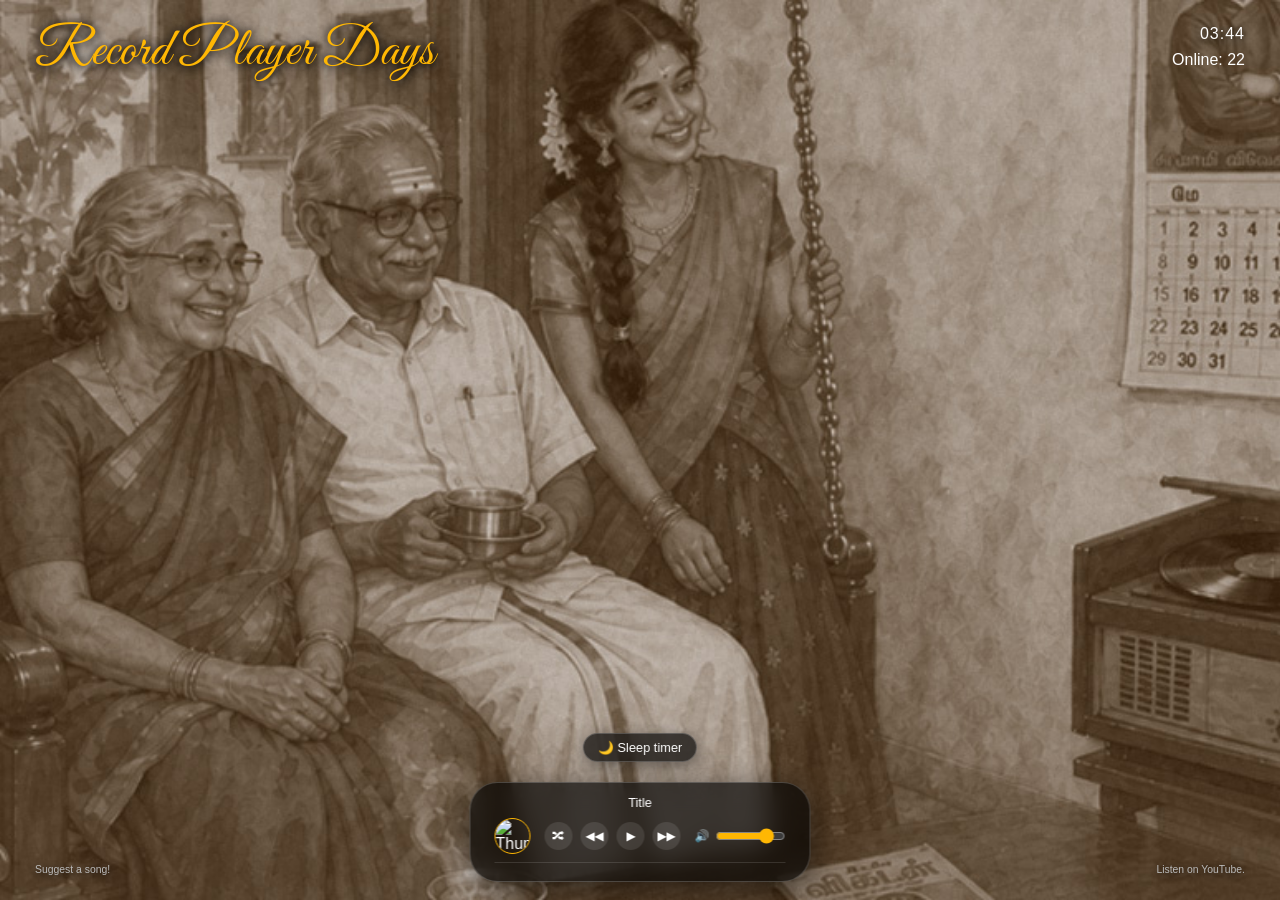
==== commit 37ac6817: "Update index.html" ====
--- a/index.html
+++ b/index.html
@@ -675,7 +675,7 @@
 "0nHxS5XbT_g": {"title": "Azhagiya Mithilai", "Singer": "P. B. Srinivas and P. Susheela", "Year": "1962"},
 "_yEvv2yciFo": {"title": "Vandha Naal Mudhal", "Singer": "T. M. Soundararajan", "Year": "1964"},
 "dLC_5P_rtTw": {"title": "Unnaik Kandu Naan Aada", "Singer": "P. Susheela", "Year": "1959"},
-"y9GBWHJMuGY": {"title": "En Vedhanaiyil Un Kann", "Singer": "P. Susheela", "Year": "1966"}
+"y9GBWHJMuGY": {"title": "En Vedhanaiyil Un Kann", "Singer": "P. Susheela", "Year": "1966"},
 "jvG7oj-U2Lc": {"title": "Naane Varuven", "Singer": "P. Susheela", "Year": "1966"}
 };
 
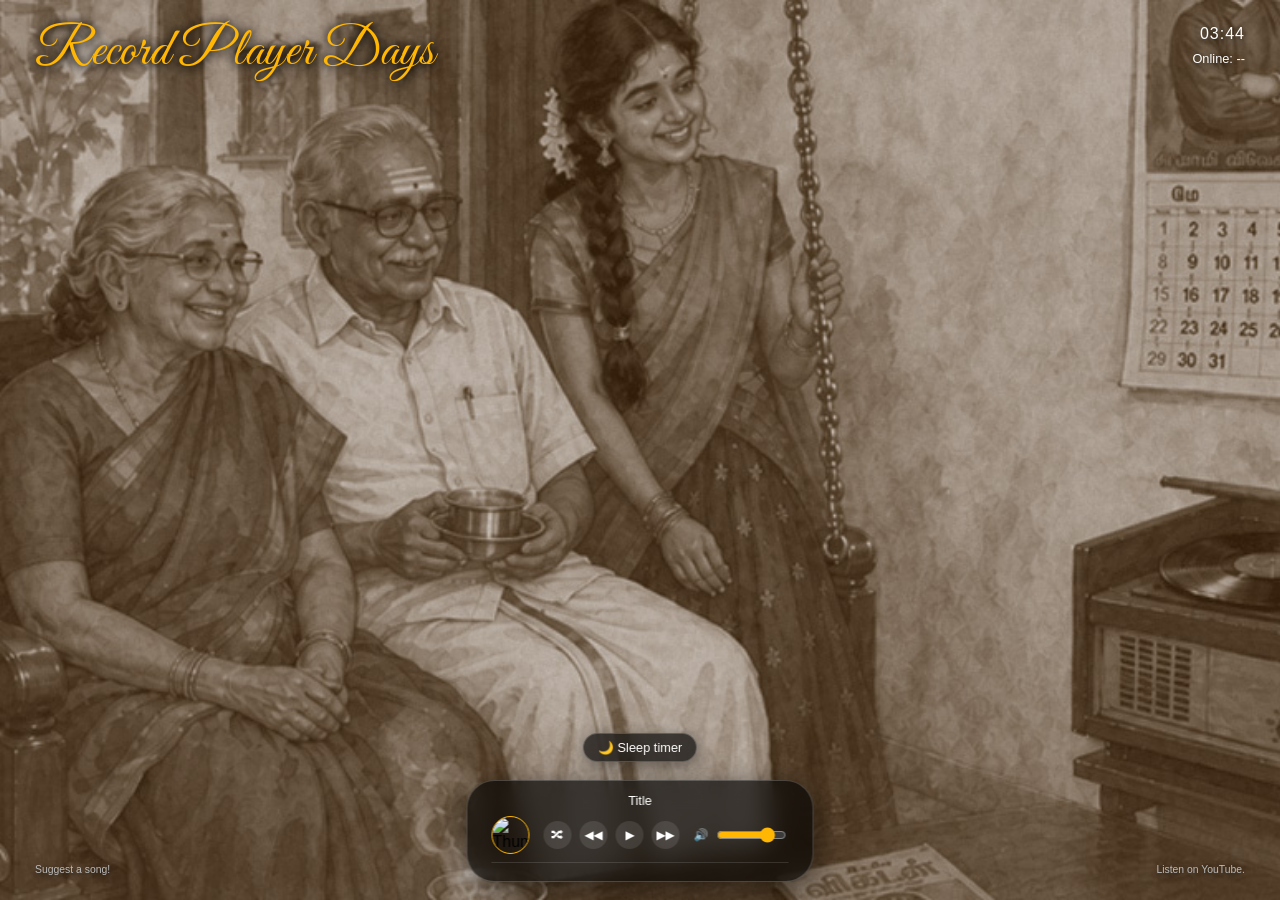
==== commit 73691679: "Add files via upload" ====
--- a/index.html
+++ b/index.html
@@ -2,513 +2,23 @@
 <html lang="en">
 <head>
 	
+
  <meta charset="UTF-8" />
  <meta name="viewport" content="width=device-width, initial-scale=1.0" />
  <title>Record Player</title>
+ <link rel ="stylesheet" href="style.css">
+
 	
   <!-- Cursive Google Font -->
   <link rel="preconnect" href="https://fonts.googleapis.com">
   <link rel="preconnect" href="https://fonts.gstatic.com" crossorigin>
   <link href="https://fonts.googleapis.com/css2?family=Great+Vibes&display=swap" rel="stylesheet">
 
-  <style>
-    * {
-      box-sizing: border-box;
-      margin: 0;
-      padding: 0;
-      background-color: transparent;
-      color: #fff;
-    }
-
-    body {
-      background-color: #000;
-      font-family: sans-serif;
-    }
-
-    /* Fullscreen Background Image */
-    .bg-image {
-      position: fixed;
-      top: 0;
-      left: 0;
-      width: 100vw;
-      height: 100vh;
-      max-width: 100%;
-      max-height: 100%;
-      object-fit: cover !important;
-      object-position: top center;
-      z-index: 1;
-      pointer-events: none;
-    }
-
-    /* Cursive Title at Top Left */
-    .app-header {
-      position: fixed;
-      top: 25px;
-      left: 35px;
-      z-index: 10;
-      pointer-events: none;
-    }
-
-    .app-header h1 {
-      font-family: 'Great Vibes', 'Brush Script MT', cursive;
-      font-size: 3.4rem;
-      font-weight: 400;
-      color: #ffb703;
-      text-shadow: 0 3px 12px rgba(0, 0, 0, 0.9), 0 0 8px rgba(0, 0, 0, 0.8);
-      line-height: 1;
-    }
-
-    /* Top Right Container for Clock & Mute Button */
-    .top-right-container {
-      position: fixed;
-      top: 25px;
-      right: 35px;
-      z-index: 10;
-      display: flex;
-      flex-direction: column;
-      align-items: flex-end;
-      gap: 8px;
-    }
-
-    /* Digital Time Display at Top Right */
-    .time-display {
-      font-size: 1rem;
-      font-weight: 500;
-      letter-spacing: 1px;
-      color: #ffffff;
-      text-shadow: 0 2px 10px rgba(0, 0, 0, 0.9);
-      pointer-events: none;
-    }
-
-    /* Mute Button below Clock */
-    .mute-btn {
-      display: none;
-      background: rgba(0, 0, 0, 0.6);
-      color: #ffffff;
-      border: 1px solid rgba(255, 255, 255, 0.3);
-      border-radius: 4px;
-      padding: 4px 8px;
-      font-size: 0.9rem;
-      cursor: pointer;
-      backdrop-filter: blur(4px);
-      -webkit-backdrop-filter: blur(4px);
-    }
-
-    .mute-btn:hover {
-      background: rgba(0, 0, 0, 0.85);
-    }
-
-    /* Centered Container for Sleep Timer elevated above the Player */
-    .timer-bar {
-      position: fixed;
-      bottom: 138px;
-      left: 50%;
-      transform: translateX(-50%);
-      z-index: 10;
-      display: flex;
-      justify-content: center;
-      align-items: center;
-    }
-
-    /* Sleep Timer Button Styling */
-    #sleepBtn {
-      background: rgba(0, 0, 0, 0.65);
-      border: 1px solid rgba(255, 255, 255, 0.2);
-      border-radius: 20px;
-      backdrop-filter: blur(12px);
-      -webkit-backdrop-filter: blur(12px);
-      color: #fff;
-      font-size: 0.8rem;
-      padding: 6px 14px;
-      cursor: pointer;
-      display: inline-flex;
-      align-items: center;
-      gap: 6px;
-      box-shadow: 0 4px 16px rgba(0, 0, 0, 0.4);
-      transition: all 0.2s ease;
-    }
-
-    #sleepBtn:hover {
-      color: #ffb703;
-      border-color: #ffb703;
-    }
-
-    /* Sleep Menu Popup Options */
-    .timer-container {
-      position: relative;
-      display: inline-block;
-    }
-
-    .sleep-menu {
-      display: none;
-      position: absolute;
-      bottom: 100% !important;
-      left: 50%;
-      transform: translate(-50%, -10px) !important;
-      background: rgba(0, 0, 0, 0.85);
-      backdrop-filter: blur(12px);
-      -webkit-backdrop-filter: blur(12px);
-      border: 1px solid rgba(255, 255, 255, 0.2);
-      border-radius: 12px;
-      padding: 6px;
-      box-shadow: 0 8px 24px rgba(0, 0, 0, 0.6);
-      flex-direction: column;
-      gap: 4px;
-      min-width: 110px;
-      z-index: 20;
-    }
-
-    .sleep-menu.is-open {
-      display: flex;
-    }
-
-    .sleep-menu button {
-      background: transparent;
-      border: none;
-      color: #fff;
-      padding: 6px 12px;
-      font-size: 0.78rem;
-      border-radius: 6px;
-      cursor: pointer;
-      text-align: center;
-      transition: background 0.15s ease, color 0.15s ease;
-    }
-
-    .sleep-menu button:hover {
-      background: #ffb703;
-      color: #000;
-    }
-
-    /* Unified Player Bar - Spacing Reduced Below by Half */
-    .player-bar {
-      position: fixed;
-      bottom: 18px;
-      left: 50%;
-      transform: translateX(-50%);
-      z-index: 10;
-      display: flex;
-      flex-direction: column;
-      width: fit-content;
-      max-width: 420px;
-      box-sizing: border-box;
-      padding: 12px 24px;
-      background: rgba(0, 0, 0, 0.65);
-      backdrop-filter: blur(12px);
-      -webkit-backdrop-filter: blur(12px);
-      border: 1px solid rgba(255, 255, 255, 0.2);
-      border-radius: 28px;
-      box-shadow: 0 8px 32px rgba(0, 0, 0, 0.5);
-      gap: 8px;
-    }
-
-    /* Track Title Row */
-    .track-title-row {
-      display: flex;
-      justify-content: center;
-      align-items: center;
-      width: 100%;
-      text-align: center;
-    }
-
-    .track-title {
-      font-weight: 500;
-      font-size: 0.80rem;
-      color: #ffffff;
-      white-space: nowrap;
-      overflow: hidden;
-      text-overflow: ellipsis;
-      display: block;
-      width: 100%;
-      line-height: 1.2;
-      text-align: center;
-    }
-
-    /* Controls & Volume Row */
-    .player-controls-row {
-      display: flex;
-      flex-direction: row;
-      align-items: center;
-      justify-content: center;
-      width: 100%;
-      gap: 14px;
-    }
-
-    /* Bottom Row Metadata Line */
-    .meta-details-row {
-      display: block;
-      width: 100%;
-      text-align: center;
-      font-size: 0.75rem;
-      color: rgba(255, 255, 255, 0.75);
-      padding-top: 6px;
-      border-top: 1px solid rgba(255, 255, 255, 0.12);
-      white-space: nowrap;
-      overflow: hidden;
-      text-overflow: ellipsis;
-    }
-
-    /* Volume slider */
-    .volume-container input[type="range"] {
-      width: 70px;
-    }
-
-    /* Thumbnail inside the player */
-    .thumb {
-      width: 36px;
-      height: 36px;
-      border-radius: 50%;
-      object-fit: cover;
-      border: 1.5px solid #ffb703;
-      flex-shrink: 0;
-      animation: slowRotate 8s linear infinite;
-      animation-play-state: paused;
-    }
-
-    .thumb.is-playing {
-      animation-play-state: running;
-    }   
-
-    @keyframes slowRotate {
-      from { transform: rotate(0deg); }
-      to { transform: rotate(360deg); }
-    }
-
-    .controls {
-      display: flex;
-      align-items: center;
-      flex-wrap: nowrap;
-      gap: 8px;
-      flex-shrink: 0;
-    }
-
-    .controls button {
-      background: rgba(255, 255, 255, 0.1);
-      border: none;
-      color: #ffffff;
-      width: 28px;
-      height: 28px;
-      border-radius: 50%;
-      cursor: pointer;
-      font-size: 0.75rem;
-      display: flex;
-      align-items: center;
-      justify-content: center;
-      transition: background 0.15s ease, color 0.15s ease;
-      -webkit-tap-highlight-color: transparent !important;
-      -webkit-touch-callout: none;
-      -webkit-user-select: none;
-      user-select: none;
-      outline: none !important;
-    }
-
-    .controls button:focus,
-    .controls button:active {
-      outline: none !important;
-      box-shadow: none !important;
-    }
-
-    @media (hover: hover) and (pointer: fine) {
-      .controls button:hover {
-        background: #ffb703 !important;
-        color: #000000 !important;
-      }
-    }
-
-    .controls button.is-pressed,
-    .controls button.is-active {
-      background: #ffb703 !important;
-      color: #000000 !important;
-    }   
-
-    .volume-container {
-      display: flex;
-      align-items: center;
-      gap: 6px;
-      font-size: 0.75rem;
-      flex-shrink: 0;
-    }
-
-    .volume-container input[type="range"] {
-      width: 70px;
-      accent-color: #ffb703;
-      cursor: pointer;
-    }
-
-    #playBtn:not(.is-paused),
-    #playBtn:not(.is-paused):focus,
-    #playBtn:not(.is-paused):focus-visible,
-    #playBtn:not(.is-paused):active {
-      background: rgba(255, 255, 255, 0.1) !important;
-      color: #ffffff !important;
-      outline: none !important;
-      box-shadow: none !important;
-      -webkit-tap-highlight-color: transparent !important;
-    }
-
-    @media (hover: hover) and (pointer: fine) {
-      #playBtn:not(.is-paused):hover {
-        background: #ffb703 !important;
-        color: #000000 !important;
-      }
-    }
-
-    #playBtn.is-paused,
-    #playBtn.is-paused:hover,
-    #playBtn.is-paused:focus,
-    #playBtn.is-paused:focus-visible,
-    #playBtn.is-paused:active {
-      background: #ffb703 !important;
-      color: #000000 !important;
-      outline: none !important;
-      box-shadow: none !important;
-      -webkit-tap-highlight-color: transparent !important;
-    }
-
-    .yt-link-text {
-      position: fixed;
-      right: 35px;
-      bottom: 25px;
-      left: auto;
-      margin-left: 0;
-      transform: none;
-      white-space: nowrap;
-      z-index: 100;
-      color:  #bababa;  /* #ffb703; */
-      text-decoration: none;
-      font-size: 0.65rem;
-      font-weight: 300;
-      text-shadow: 0 2px 8px rgba(0, 0, 0, 0.9);
-      transition: color 0.2s ease;
-    }
-
-    .yt-link-text:hover {
-      color: #ffb703; /* #ffffff; */
-    }
-
-	.contact-text {
-      position: fixed;
-      left: 35px;
-      bottom: 25px;
-     /* margin-left: 0;  */
-      transform: none;
-      white-space: nowrap;
-      z-index: 200;
-      color: #bababa;  /* #ffb703; */
-      text-decoration: none;
-      font-size: 0.65rem;
-      font-weight: 300;
-      text-shadow: 0 2px 8px rgba(0, 0, 0, 0.9);
-      transition: color 0.2s ease;
-    }
-
-    .contact-text:hover {
-      color: #ffb703; /* #ffffff; */
-    }  
-
-    .audio-engine {
-      position: fixed;
-      bottom: 0;
-      right: 0;
-      width: 200px;
-      height: 200px;
-      opacity: 0.001;
-      pointer-events: none;
-      z-index: -10;
-    }
-
-    @media (max-width: 600px) {
-      .bg-image {
-        object-fit: cover !important;
-        object-position: bottom left !important;
-        width: 100vw;
-        height: 100vh;
-      }
-
-      .app-header {
-        top: 15px;
-        left: 20px;
-      }
-
-      .app-header h1 {
-        font-size: 2.2rem;
-      }
-
-      .top-right-container { /* Lowering in mobile */
-        top: 55px;
-        right: 20px;
-      }
-
-      .time-display {
-        font-size: 0.85rem;
-      }
-
-      #prevBtn {
-        display: none !important;
-      }
-      
-      .listener-count {
-        font-size: 0.8rem;
-        font-weight: 500;
-        color: #ffffff;
-        text-shadow: 0 2px 8px rgba(0, 0, 0, 0.9);
-        pointer-events: none;
-      }
-    
-      .timer-bar {
-        bottom: 133px;
-      }
-
-      .thumb {
-        width: 36px;
-        height: 36px;
-      }	
-
-      .player-bar {
-        bottom: 20px;
-        width: 90vw;
-        max-width: 360px;
-        padding: 10px 16px;
-        border-radius: 20px;
-      }
-
-      .controls {
-        flex-shrink: 0;
-        gap: 6px;
-      }
-
-      .controls button {
-        width: 26px;
-        height: 26px;
-      }
-
-      .volume-container input[type="range"] {
-        width: 50px;
-      }
-
-      .meta-details-row {
-        font-size: 0.7rem;
-      }
-
-      .yt-link-text {
-        position: fixed;
-        right: 8px;
-        bottom: 18px;
-        left: auto;
-        transform: none;
-        font-size: 0.75rem;
-      }
-	   .contact-text {
-        position: fixed;
-        left: 8px;
-		right: auto;
-        bottom: 18px;
-        transform: none;
-        font-size: 0.75rem;
-      }	
-    }
-  </style>
+  
 </head>
 <body>
+
+
  
   <!-- Background Image -->
   <picture>
@@ -578,456 +88,9 @@
   <div id="player" class="audio-engine"></div>
 
   <script src="https://www.youtube.com/iframe_api"></script>
-  <script>
-    function updateClock() {
-      const now = new Date();
-      const hours = String(now.getHours()).padStart(2, '0');
-      const minutes = String(now.getMinutes()).padStart(2, '0');
-      document.getElementById('clockDisplay').innerText = `${hours}:${minutes}`;
-    }
-    updateClock();
-    setInterval(updateClock, 1000);
+  <script src="playlist.js"></script>
+  <script src="script.js"></script>
 
-    const originalPlaylist = [
-      "ovFi6AcOw-c", "ZMXB5MKiabw", "-nrnGjxOLA0", "pOU-abdx0b4", "cBkPFtb1sMQ", "4Ts2ZuaPRkk", "-Bi1iST7EWE",
-      "g9cLHP1RE4k", "ONHG8_zF9K0", "HZdZLdE5KBA", "a-ATN4ZhMos", "nBvIsNfFSZM", "uoJc1hBOUH4", "HpMshzNxdoA", "Jn2IUAHfjOo",
-      "D3kWLpgkeDM", "W2M7CF7sRrU", "X1ojBdibGv4", "0H4Ai65Vvck", "k2updOWY6Dk", "_n9TkjMAQm4", "D-_VfDf2NTk", "Qs3B_1fyGJM",
-      "CzBolio3q8k", "vCnGatVR25A", "Lwstbkko8ko", "7BiawO9Lba8", "O3JWTBTbw3w", "aDpj9aU5rJs", "lGJqrHBkKsw", "AZXIWu7kjUE",
-      "eQG8n0oGYg0", "Z-jnWdjcFbU", "EsTkKsxGL4o", "bliK9cv1-x0", "q3Wm0Y4sV2o", "p4Vn4u-A43w", "JzqGvLA72ac", "DNmVHa3VdNQ",
-      "aOK112Wu2UQ", "rmW-5Se0Rvo", "GVxroWnBMQ0", "s4TdHTtuVQ8", "m7HkVlOyoiU", "KDDAilTlXP4", "z_xNn0YKFpQ", "cVPns9GjtU8",
-      "YsKCM8xYBPQ", "yPlsftoiaE0", "R3EqbeOeZEg", "WY71us627uA", "8eKCa8KDHAU", "N0VRo8cjDeg", "iZnzI4BWY4c", "KCRU7d2im8g",
-	  "EhcxorR32bM", "0nHxS5XbT_g", "_yEvv2yciFo", "dLC_5P_rtTw", "y9GBWHJMuGY", "y9GBWHJMuGY"
-    ];
-
-   const localPlaylistData = {
-"ZMXB5MKiabw": {"title": "Thamizhukkum Amuthendru", "Singer": "P. Susheela", "Year": "1965"},
-"ovFi6AcOw-c": {"title": "Avalukkenna Azhagiya", "Singer": "L.R. Eswari", "Year": "1964"},
-"pOU-abdx0b4": {"title": "Neerodum Vaigaiyile", "Singer": "T.M. Soundararajan, P. Susheela", "Year": "1963"},
-"cBkPFtb1sMQ": {"title": "Unnai Kaanatha Kannum", "Singer": "P. Susheela", "Year":"1965"},
-"4Ts2ZuaPRkk": {"title": "Kodi Assainthathum", "Singer": "Susheela, T.M. Soundararajan",  "Year": "1962"},
-
-"g9cLHP1RE4k": {"title": "Poga Poga", "Singer": "P B Srinivas,P Susheela", "Year": "1965"},
-"Tg_ejTHZRp8": {"title": "Nallavarkellam Satchigal", "Singer": "T.M. Soundararajan", "Year": "1978"},
-"HZdZLdE5KBA": {"title": "Mayakkamaa Kalakkama", "Singer": "P B Sreenivas", "Year": "1962"},
-"uoJc1hBOUH4": {"title": "Kallellam Manikka", "Singer": "T.M. Soundararajan, L.R. Eswari", "Year": "1962"},
-"HpMshzNxdoA": {"title": "Naanamo", "Singer": " T.M. Soundararajan, P. Susheela", "Year": "1965"},
-
-"Jn2IUAHfjOo": {"title": "Amaithiyaana Nadhiyinilae", "Singer": "T.M. Soundararajan, P. Susheela", "Year": "1964"},
-"W2M7CF7sRrU": {"title": "Pattum Naane", "Singer": "T M Soundarrajan", "Year": "1965"},
-"X1ojBdibGv4": {"title": "Thedinen Vanthathu", "Singer": "P. Susheela", "Year": "1967"},
-"KCRU7d2im8g": {"title": "Kalyana Naal Paarkka", "Singer": "T M Sounderarajan · P Susheela", "Year": "1966"},
-"iZnzI4BWY4c": {"title": "Vaazha Ninaiththaal", "Singer": "P. Susheela", "Year": "1962"},
-
-"N0VRo8cjDeg": {"title": "Ilamai Koluvirukkum", "Singer": "P.B.Sreenivas", "Year": "1965"},
-"8eKCa8KDHAU": {"title": "Athai Magal", "Singer": "P Susheela", "Year": "1964"},
-"WY71us627uA": {"title": "Oru Naal Pothuma", "Singer": "Dr. M. Balamuralikrishna", "Year": "1965"},
-"yPlsftoiaE0": {"title": "Malarndhum Malaradha", "Singer": "P. Susheela,  T.M. Soundararajan", "Year": "1961"},
-"YsKCM8xYBPQ": {"title": "Kanna Karumainira Kanna", "Singer": "P.susheela", "Year": "1963"},
-
-
-"cVPns9GjtU8": {"title": "Manithan Enbavan", "Singer": "P B Sreenivas", "Year": "1962"},
-"z_xNn0YKFpQ": {"title": "Kannana Kannanukku", "Singer": "Dr. Sirkazhi S. Govindarajan", "Year": "1962"},
-"KDDAilTlXP4": {"title": "Andru Vanthathum", "Singer": "T M Sounderarajan · P Susheela", "Year": "1963"},
-"m7HkVlOyoiU": {"title": "Chittukkuruvi", "Singer": "P. Susheela", "Year": "1964"},
-"s4TdHTtuVQ8": {"title": "kathoduthan Naan", "Singer": "L.R. Eswari", "Year": "1972"}, 
-
-"GVxroWnBMQ0": {"title": "Aalaya Maniyin", "Singer": "P. Susheela", "Year": "1961"},
-"rmW-5Se0Rvo": {"title": "Kallelaam Maanikka", "Singer": "T M Soundararajan", "Year": "1962"},
-"aOK112Wu2UQ": {"title": " Naan Mandhoppil", "Singer": "T M Sounderarajan · L.R. Eswari", "Year": "1965"},
-"DNmVHa3VdNQ": {"title": "Amuthai Poziyum Nilave", "Singer": "P Susheela", "Year": "1957"},
-"JzqGvLA72ac": {"title": "Iravu Varum", "Singer": "T M Sounderarajan", "Year": "1965"},
-
-"q3Wm0Y4sV2o": {"title": "Kannpona Pokkile", "Singer": "T M Sounderarajan", "Year": "1965"},
-"xqtlPc5WjNI": {"title": "Paarthal Pasumaram", "Singer": "T M Sounderarajan", "Year": "1965"},
-"EsTkKsxGL4o": {"title": "Naan Pesa Ninaippathellam", "Singer": "T. M. Soundararajan · P. Susheela", "Year": "1961"},
-"Z-jnWdjcFbU": {"title": "Aha Mella Nada", "Singer": "T. M. Soundararajan", "Year": "1964"},
-"eQG8n0oGYg0": {"title": "Yaar Andha Nilavu", "Singer": "T M Sounderarajan", "Year": "1965"},
-
-"AZXIWu7kjUE": {"title": "Partha Nyaabagam", "Singer": "P. Susheela", "Year": "1964"},
-"lGJqrHBkKsw": {"title": "Thullatha Manamum", "Singer": "Jikki", "Year": "1959"},
-"aDpj9aU5rJs": {"title": "Gangaikarai Thottam", "Singer": "P Susheela", "Year": "1963"},
-"O3JWTBTbw3w": {"title": "Ninaippathellaam Nadanthu", "Singer": "P.B. Sreenivas", "Year": "1962"},
-"7BiawO9Lba8": {"title": "Naan Paartthathille", "Singer": "T.M. Soundararajan, P. Susheela", "Year": "1966"},
-
-"Lwstbkko8ko": {"title": "Poojaikku Vantha Malare", "Singer": "P. B. Sreenivas, S.Janaki", "Year": "1962"},
-"vCnGatVR25A": {"title": "Oho Endhan Baby", "Singer": "Anupama Deshapande, P. B. Sreenivas", "Year": "1961"},
-"CzBolio3q8k": {"title": "Anubhavam Pudhumai", "Singer": "P B Sreenivas, P Susheela", "Year": "1964"},
-"Qs3B_1fyGJM": {"title": "Thottal Poo Malarum", "Singer": "T. M. Soundararajan, P. Susheela", "Year": "1964"},
-"D-_VfDf2NTk": {"title": "Thookkam Un Kangalai", "Singer": "S. Janaki", "Year": "1962"},
-
-"k2updOWY6Dk": {"title": "Maalai Pozhuthin", "Singer": "P. Susheela", "Year": "1961"},
-"0H4Ai65Vvck": {"title": "Atho Andha Paravaipola", "Singer": "T M Sounderarajan", "Year": "1965"},
-
-"-nrnGjxOLA0": {"title": "Palinginaal Oru", "Singer": "L. R. Eswari", "Year": "1966"},
-"-Bi1iST7EWE": {"title": "Athai Madi", "Singer": "P. Susheela", "Year": "1963"},
-"ONHG8_zF9K0": {"title": "Unnai Onru Ketpen", "Singer": "P. Susheela", "Year": "1964"},
-"a-ATN4ZhMos": {"title": "Aadamal Aadugiren", "Singer": "P. Susheela", "Year": "1960"},
-
-"nBvIsNfFSZM": {"title": "Kumari Pennin Ullatthile", "Singer": "P. Susheela, T.M. Soundararajan", "Year": "1965"},
-"D3kWLpgkeDM": {"title": "Andhanaal Nyapagam", "Singer": "T.M.S, Major Sunderarajan", "Year": "1968"},
-"p4Vn4u-A43w": {"title": "Naalai Intha", "Singer": "P. Susheela", "Year": "1968"},
-"bliK9cv1-x0": {"title": "Paalum Pazhamamum", "Singer": "T. M. Soundararajan", "Year": "1961"},
-"R3EqbeOeZEg": {"title": "Kodi Assainthathum", "Singer": "T. M. Soundararajan, P. Susheela", "Year": "1962"},
-
-"_n9TkjMAQm4": {"title": "Sirithu Sirithu", "Singer": "T. M. Soundararajan, P. Susheela", "Year": "1961"},
-	   
-"EhcxorR32bM": {"title": "Madras Nalla", "Singer": "T. M. Soundararajan", "Year": "1967"},
-"0nHxS5XbT_g": {"title": "Azhagiya Mithilai", "Singer": "P. B. Srinivas and P. Susheela", "Year": "1962"},
-"_yEvv2yciFo": {"title": "Vandha Naal Mudhal", "Singer": "T. M. Soundararajan", "Year": "1964"},
-"dLC_5P_rtTw": {"title": "Unnaik Kandu Naan Aada", "Singer": "P. Susheela", "Year": "1959"},
-"y9GBWHJMuGY": {"title": "En Vedhanaiyil Un Kann", "Singer": "P. Susheela", "Year": "1966"},
-"jvG7oj-U2Lc": {"title": "Naane Varuven", "Singer": "P. Susheela", "Year": "1966"}
-};
-
-    function shufflePlaylist(array) {
-      for (let i = array.length - 1; i > 0; i--) {
-        const j = Math.floor(Math.random() * (i + 1));
-        [array[i], array[j]] = [array[j], array[i]];
-      }
-    }
-
-    const shuffledList = [...originalPlaylist];
-    shufflePlaylist(shuffledList);
-
-    let isShuffleOn = false;    
-    let currentIndex = 0;    
-    let ytPlayer;
-    let isAudioMuted = true;
-
-    function getActivePlaylist() {
-      return isShuffleOn ? shuffledList : originalPlaylist;
-    }
-
-    function onYouTubeIframeAPIReady() {
-      const activeList = getActivePlaylist();
-      ytPlayer = new YT.Player('player', {
-        height: '1',
-        width: '1',
-        videoId: activeList[currentIndex],
-        playerVars: { 
-          'autoplay': 1,
-          'mute': 1,
-          'controls': 0,
-          'playsinline': 1
-        },
-        events: {
-          'onReady': function(event) {
-            event.target.mute();
-            event.target.setVolume(50);
-            updateMuteUI();
-            updateUI();
-          },
-          'onStateChange': onPlayerStateChange,
-          'onError': onPlayerError
-        }
-      });
-    }    
-
-    document.addEventListener('click', function unmuteOnFirstClick(e) {
-      if (e.target.closest('#muteBtn')) return;
-      if (isAudioMuted) {
-        isAudioMuted = false;
-        if (ytPlayer && typeof ytPlayer.unMute === 'function') {
-          ytPlayer.unMute();
-          ytPlayer.setVolume(100);
-        }
-        updateMuteUI();
-      }
-    }, { once: true });
-
-    document.addEventListener('DOMContentLoaded', function() {
-      const muteBtn = document.getElementById('muteBtn');
-      if (muteBtn) {
-        muteBtn.addEventListener('click', function() {
-          isAudioMuted = !isAudioMuted;
-          if (ytPlayer && typeof ytPlayer.unMute === 'function') {
-            if (isAudioMuted) {
-              ytPlayer.mute();
-            } else {
-              ytPlayer.unMute();
-              ytPlayer.setVolume(100);
-            }
-          }
-          updateMuteUI();
-        });
-      }
-    });
-
-    function updateMuteUI() {
-      const muteIcon = document.getElementById('muteIcon');
-      const muteBtn = document.getElementById('muteBtn');
-      if (!muteIcon) return;
-
-      if (isAudioMuted) {
-        muteIcon.textContent = '🔇';
-        if (muteBtn) muteBtn.classList.add('is-muted');
-      } else {
-        muteIcon.textContent = '🔊';
-        if (muteBtn) muteBtn.classList.remove('is-muted');
-      }
-    }
-
-    if (window.YT && window.YT.Player) {
-      onYouTubeIframeAPIReady();
-    }
-    
-    function updateUI() {
-      const activeList = getActivePlaylist();
-      const id = activeList[currentIndex];
-      document.getElementById('trackThumb').src = `https://img.youtube.com/vi/${id}/hqdefault.jpg`;
-      fetchTrackTitle();
-    }
-
-    function fetchTrackTitle() {
-      try {
-        const activeList = getActivePlaylist();
-        const videoId = activeList[currentIndex]; 
-        const track = localPlaylistData[videoId];
-
-        const shuffleIcon = isShuffleOn ? '\u{1F500}' : '\u{27A1}';
-        const trackNumber = currentIndex + 1;
-        const totalTracks = activeList.length;
-
-        if (track) {
-          document.getElementById('trackTitle').innerText = track.title;
-          document.getElementById('trackTitle').title = track.title;
-
-          const metaElem = document.getElementById('playerMeta');
-          if (metaElem) {
-            metaElem.innerText = `${track.Singer} • ${track.Year} • ${trackNumber}/${totalTracks} ${shuffleIcon}`;
-          }
-        }
-      } catch (err) {
-        console.error("Error inside fetchTrackTitle:", err);
-      }
-    }
-
-    function jumpToTrack(val) {
-      let num = parseInt(val, 10);
-      if (isNaN(num)) return;
-
-      const activeList = getActivePlaylist();
-      if (num < 1) num = 1;
-      if (num > activeList.length) num = activeList.length;
-
-      currentIndex = num - 1;
-      renderTrackChange();
-    }
-
-    function togglePlay() {
-      if (!ytPlayer) return;
-
-      const playBtn = document.getElementById('playBtn');
-      if (playBtn) playBtn.blur();
-
-      const state = ytPlayer.getPlayerState();
-      if (state === YT.PlayerState.PLAYING) {
-        ytPlayer.pauseVideo();
-      } else {
-        ytPlayer.playVideo();
-      }
-      updateUI();
-    }
-
-    function toggleShuffle() {
-      isShuffleOn = !isShuffleOn;
-      const btn = document.getElementById('shuffleBtn');
-      if (btn) {
-        btn.classList.toggle('is-active', isShuffleOn);
-        btn.blur();
-      }
-      renderTrackChange();
-      if (!ytPlayer) return; ytPlayer.pauseVideo(); setTimeout(() => ytPlayer.playVideo(), 1500);
-    }
-
-    function flashButton(btn) {
-      if (!btn || !(btn instanceof HTMLElement)) return;
-      if (btn._timer) clearTimeout(btn._timer);
-      btn.classList.add('is-pressed');
-      btn._timer = setTimeout(function() {
-        btn.classList.remove('is-pressed');
-        btn.blur();
-        if (document.activeElement) {
-          document.activeElement.blur();
-        }
-      }, 1000);
-    }
-
-    function nextTrack(e) {
-      if (e && e.preventDefault) e.preventDefault();
-      const btn = e ? (e.currentTarget || e.target) : null;
-      flashButton(btn);
-
-      const activeList = getActivePlaylist();
-      currentIndex = (currentIndex + 1) % activeList.length;
-      renderTrackChange();
-      if (!ytPlayer) return; ytPlayer.pauseVideo(); setTimeout(() => ytPlayer.playVideo(), 1500);
-    }
-
-    function prevTrack(e) {
-      if (e && e.preventDefault) e.preventDefault();
-      const btn = e ? (e.currentTarget || e.target) : null;
-      flashButton(btn);
-
-      const activeList = getActivePlaylist();
-      currentIndex = (currentIndex - 1 + activeList.length) % activeList.length;
-      renderTrackChange();
-      if (!ytPlayer) return; ytPlayer.pauseVideo(); setTimeout(() => ytPlayer.playVideo(), 1500);
-    }
-
-    function renderTrackChange() {
-      const activeList = getActivePlaylist();	
-      const id = activeList[currentIndex];
-      const thumb = document.getElementById('trackThumb');
-
-      if (thumb) {
-        thumb.src = `https://img.youtube.com/vi/${id}/hqdefault.jpg`;
-      }
-
-      if (ytPlayer && typeof ytPlayer.loadVideoById === 'function') {
-        ytPlayer.loadVideoById(id);
-      }
-      updateUI();
-    }
-	  
-    document.addEventListener('DOMContentLoaded', function() {
-      const buttons = document.querySelectorAll('.controls button');
-      buttons.forEach(function(btn) {
-        btn.addEventListener('touchend', function() {
-          setTimeout(() => btn.blur(), 50);
-        });
-      });
-    });  
-
-    function setVolume(val) {
-      if (ytPlayer && ytPlayer.setVolume) {
-        ytPlayer.setVolume(val);
-      }
-    }
-
-    function playNextOrRandom() {
-      const activeList = getActivePlaylist();
-      currentIndex = (currentIndex + 1) % activeList.length;
-      renderTrackChange();
-    } 
-
-    let initialLoad = true;
-    function onPlayerStateChange(event) {
-      const btn = document.getElementById('playBtn');
-
-      if (initialLoad && event.data === YT.PlayerState.PLAYING) {
-        initialLoad = false;
-
-        event.target.pauseVideo();
-        event.target.unMute();
-        event.target.setVolume(100);
-
-        isAudioMuted = false;
-
-        btn.innerText = '▶';
-        btn.classList.add('is-paused');
-
-        updateMuteUI();
-        updateUI(event);
-
-        return;
-      }
-
-      if (event.data === YT.PlayerState.PLAYING) {
-        btn.innerText = '⏸';
-        btn.classList.remove('is-paused');
-        document.getElementById('trackThumb').classList.add('is-playing');
-        fetchTrackTitle();
-
-      } else if (event.data === YT.PlayerState.PAUSED) {
-        btn.innerText = '▶';
-        btn.classList.add('is-paused');
-        document.getElementById('trackThumb').classList.remove('is-playing');
-
-      } else if (event.data === YT.PlayerState.ENDED) {
-        document.getElementById('trackThumb').classList.remove('is-playing');
-        advanceToNextTrack();
-      }
-    }   
-
-    function advanceToNextTrack() {
-      const activeList = getActivePlaylist();  
-      currentIndex = (currentIndex + 1) % activeList.length;
-      renderTrackChange();
-    }
-
-    function onPlayerError(event) {
-      console.warn(`Track ${currentIndex + 1} is unplayable. Skipping...`);
-      playNextOrRandom();
-    }
-    
-    let currentCount = Math.floor(Math.random() * (25 - 10 + 1)) + 10;
-
-    function updateFakeListeners() {
-      const countElem = document.getElementById('listenerCount');
-      if (countElem) {
-        countElem.innerText = `Online: ${currentCount}`;
-        const delta = Math.floor(Math.random() * 5) - 2;
-        currentCount = Math.max(5, currentCount + delta);
-      }
-    }
-    updateFakeListeners();
-    setInterval(updateFakeListeners, 15000);
-
-    /* Sleep Timer Logic */
-    let sleepInterval = null;
-    let timeRemaining = 0;
-
-    function toggleSleepMenu() {
-      const menu = document.getElementById('sleepMenu');
-      menu.classList.toggle('is-open');
-    }
-
-    function setTimer(mins) {
-      const btn = document.getElementById('sleepBtn');
-      document.getElementById('sleepMenu').classList.remove('is-open');
-
-      if (sleepInterval) clearInterval(sleepInterval);
-
-      if (mins === 0) {
-        timeRemaining = 0;
-        btn.innerText = '🌙 Sleep timer';
-        return;
-      }
-
-      timeRemaining = mins * 60;
-      updateTimerDisplay();
-
-      sleepInterval = setInterval(() => {
-        timeRemaining--;
-
-        if (timeRemaining <= 0) {
-          clearInterval(sleepInterval);
-          if (ytPlayer && typeof ytPlayer.pauseVideo === 'function') {
-            ytPlayer.pauseVideo();
-          }
-          btn.innerText = '🌙 Sleep timer';
-        } else {
-          updateTimerDisplay();
-        }
-      }, 1000);
-    }
-
-    function updateTimerDisplay() {
-      const btn = document.getElementById('sleepBtn');
-      const m = Math.floor(timeRemaining / 60);
-      const s = String(timeRemaining % 60).padStart(2, '0');
-      btn.innerText = `⏳ ${m}:${s} left`;
-    }
-
-    document.addEventListener('click', function(e) {
-      const container = document.querySelector('.timer-container');
-      if (container && !container.contains(e.target)) {
-        document.getElementById('sleepMenu').classList.remove('is-open');
-      }
-    });    
-
-    function getNumbers(){ return; } 
-  </script>
+ 
 </body>
 </html>
--- a/style.css
+++ b/style.css
@@ -0,0 +1,503 @@
+<style>
+    * {
+      box-sizing: border-box;
+      margin: 0;
+      padding: 0;
+      background-color: transparent;
+      color: #fff;
+    }
+
+    body {
+      background-color: #000;
+      font-family: sans-serif;
+    }
+
+    /* Fullscreen Background Image */
+    .bg-image {
+      position: fixed;
+      top: 0;
+      left: 0;
+      width: 100vw;
+      height: 100vh;
+      max-width: 100%;
+      max-height: 100%;
+      object-fit: cover !important;
+      object-position: top center;
+      z-index: 1;
+      pointer-events: none;
+    }
+
+    /* Cursive Title at Top Left */
+    .app-header {
+      position: fixed;
+      top: 25px;
+      left: 35px;
+      z-index: 10;
+      pointer-events: none;
+    }
+
+    .app-header h1 {
+      font-family: 'Great Vibes', 'Brush Script MT', cursive;
+      margin: 0 !important;
+      padding: 0 !important;
+      font-size: 3.4rem;
+      font-weight: 400;
+      color: #ffb703;
+      text-shadow: 0 3px 12px rgba(0, 0, 0, 0.9), 0 0 8px rgba(0, 0, 0, 0.8);
+      line-height: 1;
+    }
+
+    /* Top Right Container for Clock & Mute Button */
+    .top-right-container {
+      position: fixed;
+      top: 25px;
+      right: 35px;
+      z-index: 10;
+      display: flex;
+      flex-direction: column;
+      align-items: flex-end;
+      gap: 8px;
+    }
+
+    /* Digital Time Display at Top Right */
+    .time-display {
+      font-size: 1rem;
+      font-weight: 500;
+      letter-spacing: 1px;
+      color: #ffffff;
+      text-shadow: 0 2px 10px rgba(0, 0, 0, 0.9);
+      pointer-events: none;
+    }
+    .listener-count {
+    font-size: 0.8rem;
+    font-weight: 500;
+    color: #ffffff;
+    text-shadow: 0 2px 8px rgba(0,0,0,0.9);
+   }
+    /* Mute Button below Clock */
+    .mute-btn {
+      display: none;
+      background: rgba(0, 0, 0, 0.6);
+      color: #ffffff;
+      border: 1px solid rgba(255, 255, 255, 0.3);
+      border-radius: 4px;
+      padding: 4px 8px;
+      font-size: 0.9rem;
+      cursor: pointer;
+      backdrop-filter: blur(4px);
+      -webkit-backdrop-filter: blur(4px);
+    }
+
+    .mute-btn:hover {
+      background: rgba(0, 0, 0, 0.85);
+    }
+
+    /* Centered Container for Sleep Timer elevated above the Player */
+    .timer-bar {
+      position: fixed;
+      bottom: 138px;
+      left: 50%;
+      transform: translateX(-50%);
+      z-index: 10;
+      display: flex;
+      justify-content: center;
+      align-items: center;
+    }
+
+    /* Sleep Timer Button Styling */
+    #sleepBtn {
+      background: rgba(0, 0, 0, 0.65);
+      border: 1px solid rgba(255, 255, 255, 0.2);
+      border-radius: 20px;
+      backdrop-filter: blur(12px);
+      -webkit-backdrop-filter: blur(12px);
+      color: #fff;
+      font-size: 0.8rem;
+      padding: 6px 14px;
+      cursor: pointer;
+      display: inline-flex;
+      align-items: center;
+      gap: 6px;
+      box-shadow: 0 4px 16px rgba(0, 0, 0, 0.4);
+      transition: all 0.2s ease;
+    }
+
+    #sleepBtn:hover {
+      color: #ffb703;
+      border-color: #ffb703;
+    }
+
+    /* Sleep Menu Popup Options */
+    .timer-container {
+      position: relative;
+      display: inline-block;
+    }
+
+    .sleep-menu {
+      display: none;
+      position: absolute;
+      bottom: 100% !important;
+      left: 50%;
+      transform: translate(-50%, -10px) !important;
+      background: rgba(0, 0, 0, 0.85);
+      backdrop-filter: blur(12px);
+      -webkit-backdrop-filter: blur(12px);
+      border: 1px solid rgba(255, 255, 255, 0.2);
+      border-radius: 12px;
+      padding: 6px;
+      box-shadow: 0 8px 24px rgba(0, 0, 0, 0.6);
+      flex-direction: column;
+      gap: 4px;
+      min-width: 110px;
+      z-index: 20;
+    }
+
+    .sleep-menu.is-open {
+      display: flex;
+    }
+
+    .sleep-menu button {
+      background: transparent;
+      border: none;
+      color: #fff;
+      padding: 6px 12px;
+      font-size: 0.78rem;
+      border-radius: 6px;
+      cursor: pointer;
+      text-align: center;
+      transition: background 0.15s ease, color 0.15s ease;
+    }
+
+    .sleep-menu button:hover {
+      background: #ffb703;
+      color: #000;
+    }
+
+    /* Unified Player Bar - Spacing Reduced Below by Half */
+    .player-bar {
+      position: fixed;
+      bottom: 18px;
+      left: 50%;
+      transform: translateX(-50%);
+      z-index: 10;
+      display: flex;
+      flex-direction: column;
+      width: fit-content;
+      max-width: 420px;
+      box-sizing: border-box;
+      padding: 12px 24px;
+      background: rgba(0, 0, 0, 0.65);
+      backdrop-filter: blur(12px);
+      -webkit-backdrop-filter: blur(12px);
+      border: 1px solid rgba(255, 255, 255, 0.2);
+      border-radius: 28px;
+      box-shadow: 0 8px 32px rgba(0, 0, 0, 0.5);
+      gap: 8px;
+    }
+
+    /* Track Title Row */
+    .track-title-row {
+      display: flex;
+      justify-content: center;
+      align-items: center;
+      width: 100%;
+      text-align: center;
+    }
+
+    .track-title {
+      font-weight: 500;
+      font-size: 0.80rem;
+      color: #ffffff;
+      white-space: nowrap;
+      overflow: hidden;
+      text-overflow: ellipsis;
+      display: block;
+      width: 100%;
+      line-height: 1.2;
+      text-align: center;
+    }
+
+    /* Controls & Volume Row */
+    .player-controls-row {
+      display: flex;
+      flex-direction: row;
+      align-items: center;
+      justify-content: center;
+      width: 100%;
+      gap: 14px;
+    }
+
+    /* Bottom Row Metadata Line */
+    .meta-details-row {
+      display: block;
+      width: 100%;
+      text-align: center;
+      font-size: 0.75rem;
+      color: rgba(255, 255, 255, 0.75);
+      padding-top: 6px;
+      border-top: 1px solid rgba(255, 255, 255, 0.12);
+      white-space: nowrap;
+      overflow: hidden;
+      text-overflow: ellipsis;
+    }
+
+    /* Volume slider */
+    .volume-container input[type="range"] {
+      width: 70px;
+    }
+
+    /* Thumbnail inside the player */
+    .thumb {
+      width: 36px;
+      height: 36px;
+      border-radius: 50%;
+      object-fit: cover;
+      border: 1.5px solid #ffb703;
+      flex-shrink: 0;
+      animation: slowRotate 8s linear infinite;
+      animation-play-state: paused;
+    }
+
+    .thumb.is-playing {
+      animation-play-state: running;
+    }   
+
+    @keyframes slowRotate {
+      from { transform: rotate(0deg); }
+      to { transform: rotate(360deg); }
+    }
+
+    .controls {
+      display: flex;
+      align-items: center;
+      flex-wrap: nowrap;
+      gap: 8px;
+      flex-shrink: 0;
+    }
+
+    .controls button {
+      background: rgba(255, 255, 255, 0.1);
+      border: none;
+      color: #ffffff;
+      width: 28px;
+      height: 28px;
+      border-radius: 50%;
+      cursor: pointer;
+      font-size: 0.75rem;
+      display: flex;
+      align-items: center;
+      justify-content: center;
+      transition: background 0.15s ease, color 0.15s ease;
+      -webkit-tap-highlight-color: transparent !important;
+      -webkit-touch-callout: none;
+      -webkit-user-select: none;
+      user-select: none;
+      outline: none !important;
+    }
+
+    .controls button:focus,
+    .controls button:active {
+      outline: none !important;
+      box-shadow: none !important;
+    }
+
+    @media (hover: hover) and (pointer: fine) {
+      .controls button:hover {
+        background: #ffb703 !important;
+        color: #000000 !important;
+      }
+    }
+
+    .controls button.is-pressed,
+    .controls button.is-active {
+      background: #ffb703 !important;
+      color: #000000 !important;
+    }   
+
+    .volume-container {
+      display: flex;
+      align-items: center;
+      gap: 6px;
+      font-size: 0.75rem;
+      flex-shrink: 0;
+    }
+
+    .volume-container input[type="range"] {
+      width: 70px;
+      accent-color: #ffb703;
+      cursor: pointer;
+    }
+
+    #playBtn:not(.is-paused),
+    #playBtn:not(.is-paused):focus,
+    #playBtn:not(.is-paused):focus-visible,
+    #playBtn:not(.is-paused):active {
+      background: rgba(255, 255, 255, 0.1) !important;
+      color: #ffffff !important;
+      outline: none !important;
+      box-shadow: none !important;
+      -webkit-tap-highlight-color: transparent !important;
+    }
+
+    @media (hover: hover) and (pointer: fine) {
+      #playBtn:not(.is-paused):hover {
+        background: #ffb703 !important;
+        color: #000000 !important;
+      }
+    }
+
+    #playBtn.is-paused,
+    #playBtn.is-paused:hover,
+    #playBtn.is-paused:focus,
+    #playBtn.is-paused:focus-visible,
+    #playBtn.is-paused:active {
+      background: #ffb703 !important;
+      color: #000000 !important;
+      outline: none !important;
+      box-shadow: none !important;
+      -webkit-tap-highlight-color: transparent !important;
+    }
+
+    .yt-link-text {
+      position: fixed;
+      right: 35px;
+      bottom: 25px;
+      left: auto;
+      margin-left: 0;
+      transform: none;
+      white-space: nowrap;
+      z-index: 100;
+      color:  #bababa;  /* #ffb703; */
+      text-decoration: none;
+      font-size: 0.65rem;
+      font-weight: 300;
+      text-shadow: 0 2px 8px rgba(0, 0, 0, 0.9);
+      transition: color 0.2s ease;
+    }
+
+    .yt-link-text:hover {
+      color: #ffb703; /* #ffffff; */
+    }
+
+	.contact-text {
+      position: fixed;
+      left: 35px;
+      bottom: 25px;
+     /* margin-left: 0;  */
+      transform: none;
+      white-space: nowrap;
+      z-index: 200;
+      color: #bababa;  /* #ffb703; */
+      text-decoration: none;
+      font-size: 0.65rem;
+      font-weight: 300;
+      text-shadow: 0 2px 8px rgba(0, 0, 0, 0.9);
+      transition: color 0.2s ease;
+    }
+
+    .contact-text:hover {
+      color: #ffb703; /* #ffffff; */
+    }  
+
+    .audio-engine {
+      position: fixed;
+      bottom: 0;
+      right: 0;
+      width: 200px;
+      height: 200px;
+      opacity: 0.001;
+      pointer-events: none;
+      z-index: -10;
+    }
+
+    @media (max-width: 600px) {
+      .bg-image {
+        object-fit: cover !important;
+        object-position: bottom left !important;
+        width: 100vw;
+        height: 100vh;
+      }
+
+      .app-header {
+        top: 15px;
+        left: 20px;
+      }
+
+      .app-header h1 {
+        font-size: 2.2rem;
+      }
+
+      .top-right-container { /* Lowering in mobile */
+        top: 55px;
+        right: 20px;
+      }
+
+      .time-display {
+        font-size: 0.85rem;
+      }
+
+      #prevBtn {
+        display: none !important;
+      }
+      
+      .listener-count {
+        font-size: 0.8rem;
+        font-weight: 500;
+        color: #ffffff;
+        text-shadow: 0 2px 8px rgba(0, 0, 0, 0.9);
+        pointer-events: none;
+      }
+    
+      .timer-bar {
+        bottom: 133px;
+      }
+
+      .thumb {
+        width: 36px;
+        height: 36px;
+      }	
+
+      .player-bar {
+        bottom: 20px;
+        width: 90vw;
+        max-width: 360px;
+        padding: 10px 16px;
+        border-radius: 20px;
+      }
+
+      .controls {
+        flex-shrink: 0;
+        gap: 6px;
+      }
+
+      .controls button {
+        width: 26px;
+        height: 26px;
+      }
+
+      .volume-container input[type="range"] {
+        width: 50px;
+      }
+
+      .meta-details-row {
+        font-size: 0.7rem;
+      }
+
+      .yt-link-text {
+        position: fixed;
+        right: 8px;
+        bottom: 18px;
+        left: auto;
+        transform: none;
+        font-size: 0.75rem;
+      }
+	   .contact-text {
+        position: fixed;
+        left: 8px;
+		right: auto;
+        bottom: 18px;
+        transform: none;
+        font-size: 0.75rem;
+      }	
+    }
+  </style>
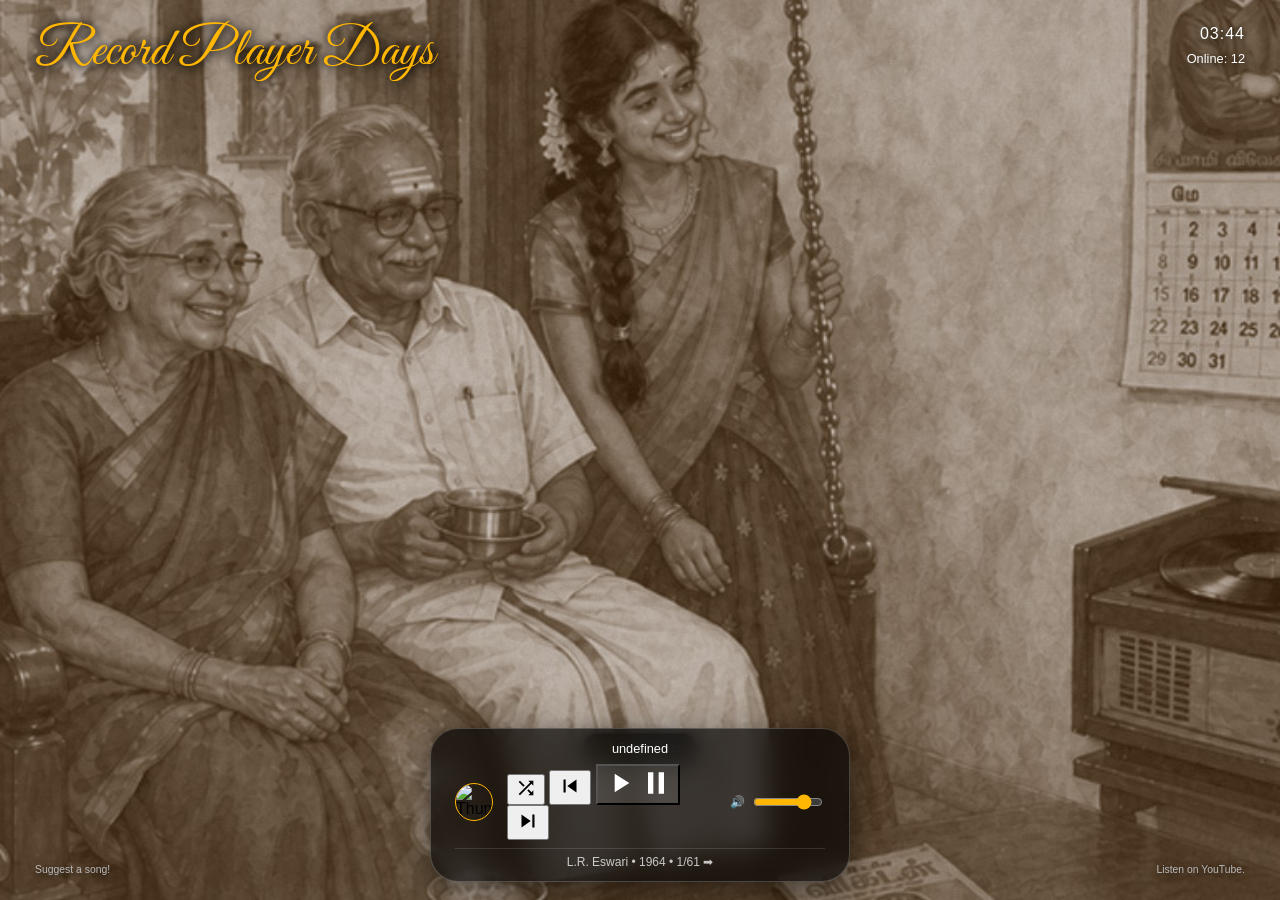
==== commit d6f0dfa3: "Add files via upload" ====
--- a/index.html
+++ b/index.html
@@ -64,13 +64,40 @@
     <div class="player-controls-row">
       <img id="trackThumb" src="" alt="Thumb" class="thumb" />
 
-      <div class="controls">
-        <button id="shuffleBtn" onclick="toggleShuffle()" title="Shuffle">&#x1F500;&#xFE0E;</button>
-        <button id="prevBtn" onclick="prevTrack(event)" title="Previous">◀◀</button>
-        <button id="playBtn" onclick="togglePlay()" title="Play/Pause">▶</button>
-        <button onclick="nextTrack(event)" title="Next">▶▶</button>
-      </div>
+     <div class="player-controls">
+  <!-- Shuffle -->
+  <button id="shuffleBtn" class="control-btn" aria-label="Shuffle" title="Shuffle">
+    <svg viewBox="0 0 24 24" width="22" height="22" fill="currentColor">
+      <path d="M10.59 9.17L5.41 4 4 5.41l5.17 5.17 1.42-1.41zM14.5 4l2.04 2.04L4 18.59 5.41 20 17.96 7.46 20 9.5V4h-5.5zm.33 9.41l-1.41 1.41 3.13 3.13L14.5 20H20v-5.5l-2.04 2.04-3.13-3.13z"/>
+    </svg>
+  </button>
 
+  <!-- Previous -->
+  <button id="prevBtn" class="control-btn" aria-label="Previous" title="Previous">
+    <svg viewBox="0 0 24 24" width="26" height="26" fill="currentColor">
+      <path d="M6 6h2v12H6zm3.5 6l8.5 6V6z"/>
+    </svg>
+  </button>
+
+  <!-- Play / Pause -->
+  <button id="playBtn" class="control-btn play-btn" aria-label="Play / Pause">
+    <!-- Play icon -->
+    <svg class="icon-play" viewBox="0 0 24 24" width="32" height="32" fill="currentColor">
+      <path d="M8 5v14l11-7z"/>
+    </svg>
+    <!-- Pause icon -->
+    <svg class="icon-pause" viewBox="0 0 24 24" width="32" height="32" fill="currentColor" hidden>
+      <path d="M6 4h4v16H6zm8 0h4v16h-4z"/>
+    </svg>
+  </button>
+
+  <!-- Next -->
+  <button id="nextBtn" class="control-btn" aria-label="Next" title="Next">
+    <svg viewBox="0 0 24 24" width="26" height="26" fill="currentColor">
+      <path d="M6 18l8.5-6L6 6v12zM16 6v12h2V6h-2z"/>
+    </svg>
+  </button>
+</div>
       <div class="volume-container">
         <span>🔊</span>
         <input type="range" id="volumeSlider" min="0" max="100" value="80" oninput="setVolume(this.value)" />
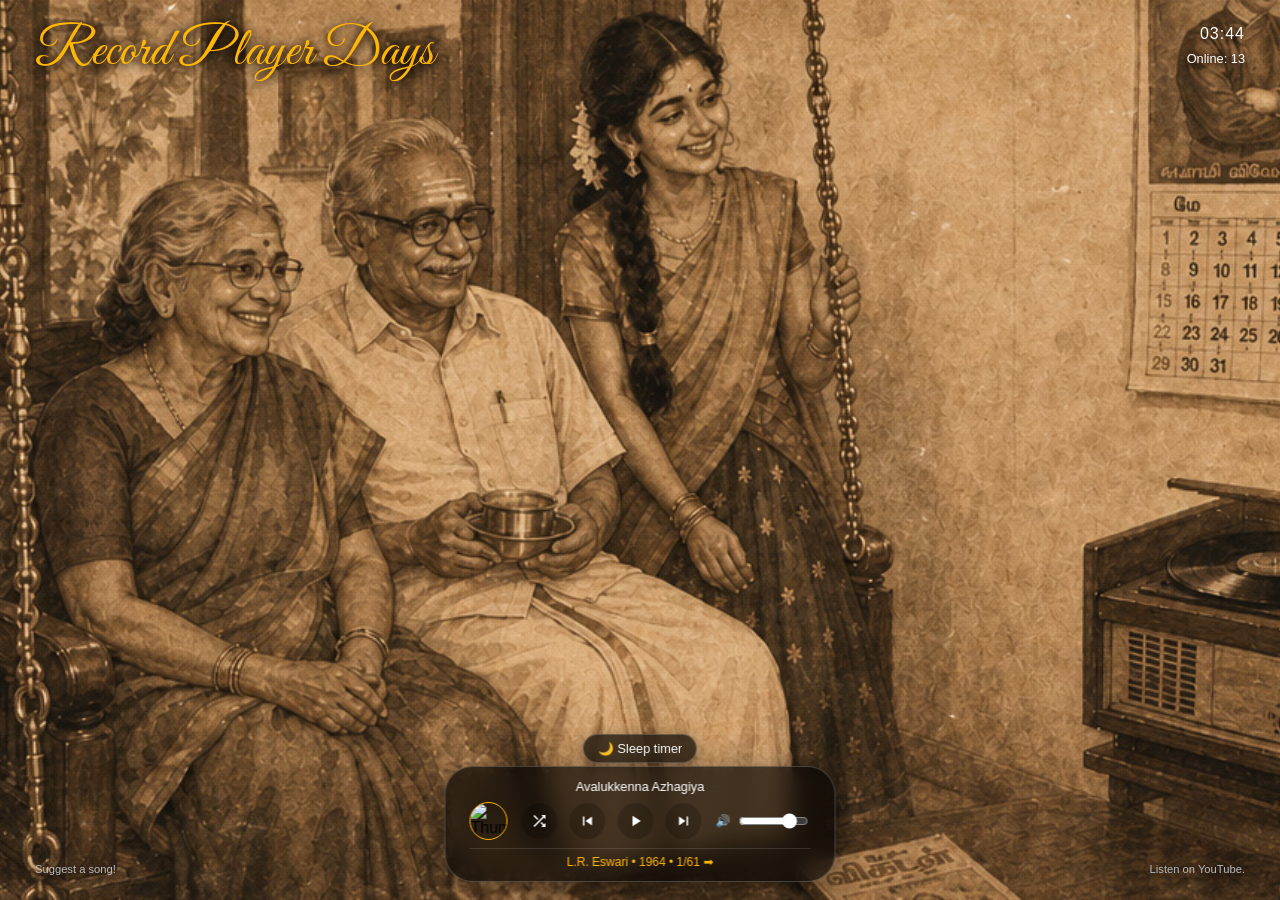
==== commit 442b1caa: "Update index.html Changed background to gpt ai converted image." ====
--- a/index.html
+++ b/index.html
@@ -23,7 +23,8 @@
   <!-- Background Image -->
   <picture>
     <source media="(max-width: 600px)" srcset="Record_player_mobile_bg.jpg" />
-    <img src="Record_player_bg.jpg" alt="Background" class="bg-image" />
+    <!-- <img src="Record_player_bg.jpg" alt="Background" class="bg-image" /> This is manually converted to sepia-->
+    <img src="RPD_bg_gpt-sepia.jpg" alt="Background" class="bg-image" />
   </picture>
 
   <!-- Title -->
--- a/style.css
+++ b/style.css
@@ -95,7 +95,7 @@
     /* Centered Container for Sleep Timer elevated above the Player */
     .timer-bar {
       position: fixed;
-      bottom: 138px;
+      bottom: 137px;
       left: 50%;
       transform: translateX(-50%);
       z-index: 10;
@@ -233,7 +233,8 @@
       width: 100%;
       text-align: center;
       font-size: 0.75rem;
-      color: rgba(255, 255, 255, 0.75);
+      /* color: rgba(255, 255, 255, 0.75); */
+	  color: #ffb703; 	
       padding-top: 6px;
       border-top: 1px solid rgba(255, 255, 255, 0.12);
       white-space: nowrap;
@@ -267,52 +268,82 @@
       to { transform: rotate(360deg); }
     }
 
-    .controls {
-      display: flex;
-      align-items: center;
-      flex-wrap: nowrap;
-      gap: 8px;
-      flex-shrink: 0;
-    }
-
-    .controls button {
-      background: rgba(255, 255, 255, 0.1);
-      border: none;
-      color: #ffffff;
-      width: 28px;
-      height: 28px;
-      border-radius: 50%;
-      cursor: pointer;
-      font-size: 0.75rem;
-      display: flex;
-      align-items: center;
-      justify-content: center;
-      transition: background 0.15s ease, color 0.15s ease;
-      -webkit-tap-highlight-color: transparent !important;
-      -webkit-touch-callout: none;
-      -webkit-user-select: none;
-      user-select: none;
-      outline: none !important;
-    }
-
-    .controls button:focus,
-    .controls button:active {
-      outline: none !important;
-      box-shadow: none !important;
-    }
-
-    @media (hover: hover) and (pointer: fine) {
-      .controls button:hover {
-        background: #ffb703 !important;
-        color: #000000 !important;
-      }
-    }
-
-    .controls button.is-pressed,
-    .controls button.is-active {
-      background: #ffb703 !important;
-      color: #000000 !important;
-    }   
+    /* For SVG buttons from Grok */
+
+    .player-controls {
+  display: flex;
+  align-items: center;
+  justify-content: center;
+  gap: 12px;
+}
+
+/* Base button – strongest anti-highlight rules */
+.control-btn {
+  -webkit-tap-highlight-color: transparent !important;
+  -webkit-tap-highlight-color: rgba(0, 0, 0, 0) !important;
+  -webkit-focus-ring-color: transparent !important;
+  -webkit-user-select: none !important;
+  user-select: none !important;
+  -webkit-touch-callout: none !important;
+  touch-action: manipulation;
+
+  display: grid;
+  place-items: center;
+  width: 36px;
+  height: 36px;
+  border-radius: 50%;
+  border: none;
+  /* background: rgba(255, 255, 255, 0.04);  */
+  background: rgba(0, 0, 0, 0.2);
+  outline: none !important;
+  box-shadow: none !important;
+  color: #ffffff;               /* change to your color */
+  cursor: pointer;
+  transition: transform 0.12s ease, background 0.2s, opacity 0.2s;
+}
+.control-btn svg {
+  display: block;
+  width: 18px;
+  height: 18px;
+}
+
+
+/* Hover & Active feedback (replaces the orange highlight) */
+.control-btn:hover {
+  background: rgba(255, 255, 255, 0.1);
+  opacity: 1;
+}
+
+.control-btn:active {
+  transform: scale(0.88);
+}
+
+/* Focus visible (keyboard only) */
+.control-btn:focus-visible {
+  outline: 2px solid rgba(255, 255, 255, 0.6) !important;
+  outline-offset: 3px;
+}
+
+/* Play / Pause icon toggle */
+.play-btn.playing .icon-play {
+  display: none;
+}
+.play-btn.playing .icon-pause {
+  display: block;
+}
+
+.play-btn:not(.playing) .icon-play {
+  display: block;
+}
+.play-btn:not(.playing) .icon-pause {
+  display: none;
+}
+
+/* Optional: active/shuffle state */
+#shuffleBtn.active {
+  color:   #ffb703        /* Use #4ade80 for green or #eab308  for diff yellow */ 
+}
+
 
     .volume-container {
       display: flex;
@@ -324,40 +355,11 @@
 
     .volume-container input[type="range"] {
       width: 70px;
-      accent-color: #ffb703;
+      accent-color: #ffffff;  /*#ffb703;*/
       cursor: pointer;
     }
 
-    #playBtn:not(.is-paused),
-    #playBtn:not(.is-paused):focus,
-    #playBtn:not(.is-paused):focus-visible,
-    #playBtn:not(.is-paused):active {
-      background: rgba(255, 255, 255, 0.1) !important;
-      color: #ffffff !important;
-      outline: none !important;
-      box-shadow: none !important;
-      -webkit-tap-highlight-color: transparent !important;
-    }
-
-    @media (hover: hover) and (pointer: fine) {
-      #playBtn:not(.is-paused):hover {
-        background: #ffb703 !important;
-        color: #000000 !important;
-      }
-    }
-
-    #playBtn.is-paused,
-    #playBtn.is-paused:hover,
-    #playBtn.is-paused:focus,
-    #playBtn.is-paused:focus-visible,
-    #playBtn.is-paused:active {
-      background: #ffb703 !important;
-      color: #000000 !important;
-      outline: none !important;
-      box-shadow: none !important;
-      -webkit-tap-highlight-color: transparent !important;
-    }
-
+   
     .yt-link-text {
       position: fixed;
       right: 35px;
@@ -369,7 +371,7 @@
       z-index: 100;
       color:  #bababa;  /* #ffb703; */
       text-decoration: none;
-      font-size: 0.65rem;
+      font-size: 0.70rem;
       font-weight: 300;
       text-shadow: 0 2px 8px rgba(0, 0, 0, 0.9);
       transition: color 0.2s ease;
@@ -389,7 +391,7 @@
       z-index: 200;
       color: #bababa;  /* #ffb703; */
       text-decoration: none;
-      font-size: 0.65rem;
+      font-size: 0.70rem;
       font-weight: 300;
       text-shadow: 0 2px 8px rgba(0, 0, 0, 0.9);
       transition: color 0.2s ease;
@@ -439,7 +441,10 @@
       #prevBtn {
         display: none !important;
       }
-      
+      .control-btn {
+      width: 30px;
+      height: 30px;
+	  }
       .listener-count {
         font-size: 0.8rem;
         font-weight: 500;
@@ -449,8 +454,8 @@
       }
     
       .timer-bar {
-        bottom: 133px;
-      }
+        bottom: 140px;       
+       }
 
       .thumb {
         width: 36px;
@@ -471,17 +476,24 @@
       }
 
       .controls button {
-        width: 26px;
-        height: 26px;
-      }
-
+        width: 30px;
+        height: 30px;
+      }
+      .control-btn svg {
+  	display: block;
+ 	width: 16px;
+  	height: 16px;
+	}
+
+		
       .volume-container input[type="range"] {
         width: 50px;
       }
 
       .meta-details-row {
-        font-size: 0.7rem;
-      }
+        font-size: 0.70rem;
+      }
+
 
       .yt-link-text {
         position: fixed;
@@ -489,7 +501,7 @@
         bottom: 18px;
         left: auto;
         transform: none;
-        font-size: 0.75rem;
+        font-size: 0.65rem;
       }
 	   .contact-text {
         position: fixed;
@@ -497,7 +509,7 @@
 		right: auto;
         bottom: 18px;
         transform: none;
-        font-size: 0.75rem;
+        font-size: 0.65rem;
       }	
     }
-  </style>+  </style>
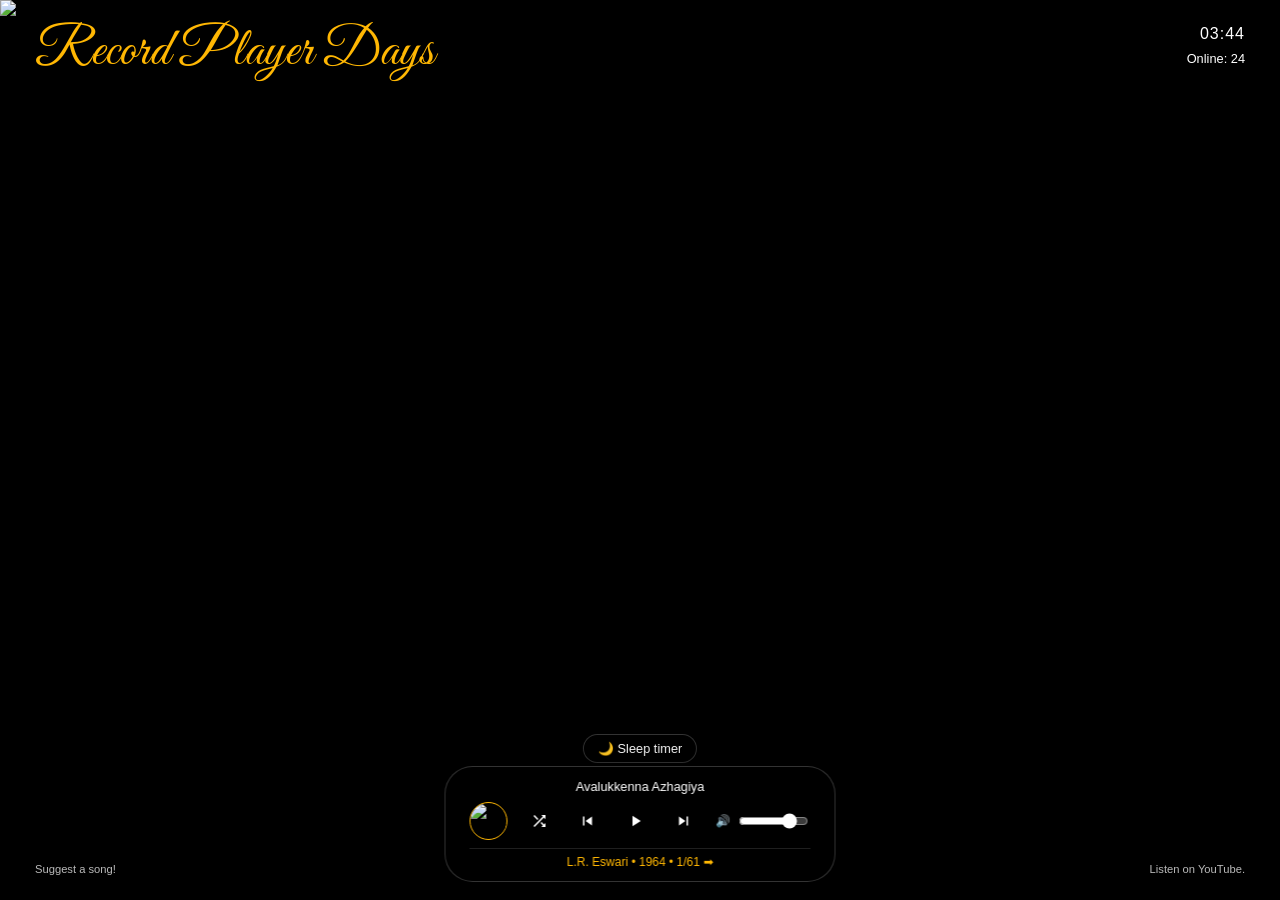
==== commit 75d34f10: "Update index.html" ====
--- a/index.html
+++ b/index.html
@@ -24,7 +24,7 @@
   <picture>
     <source media="(max-width: 600px)" srcset="Record_player_mobile_bg.jpg" />
     <!-- <img src="Record_player_bg.jpg" alt="Background" class="bg-image" /> This is manually converted to sepia-->
-    <img src="RPD_bg_gpt-sepia.jpg" alt="Background" class="bg-image" />
+    <img src="RPD_bg_gpt-sepia2.jpg" alt="Background" class="bg-image" />
   </picture>
 
   <!-- Title -->
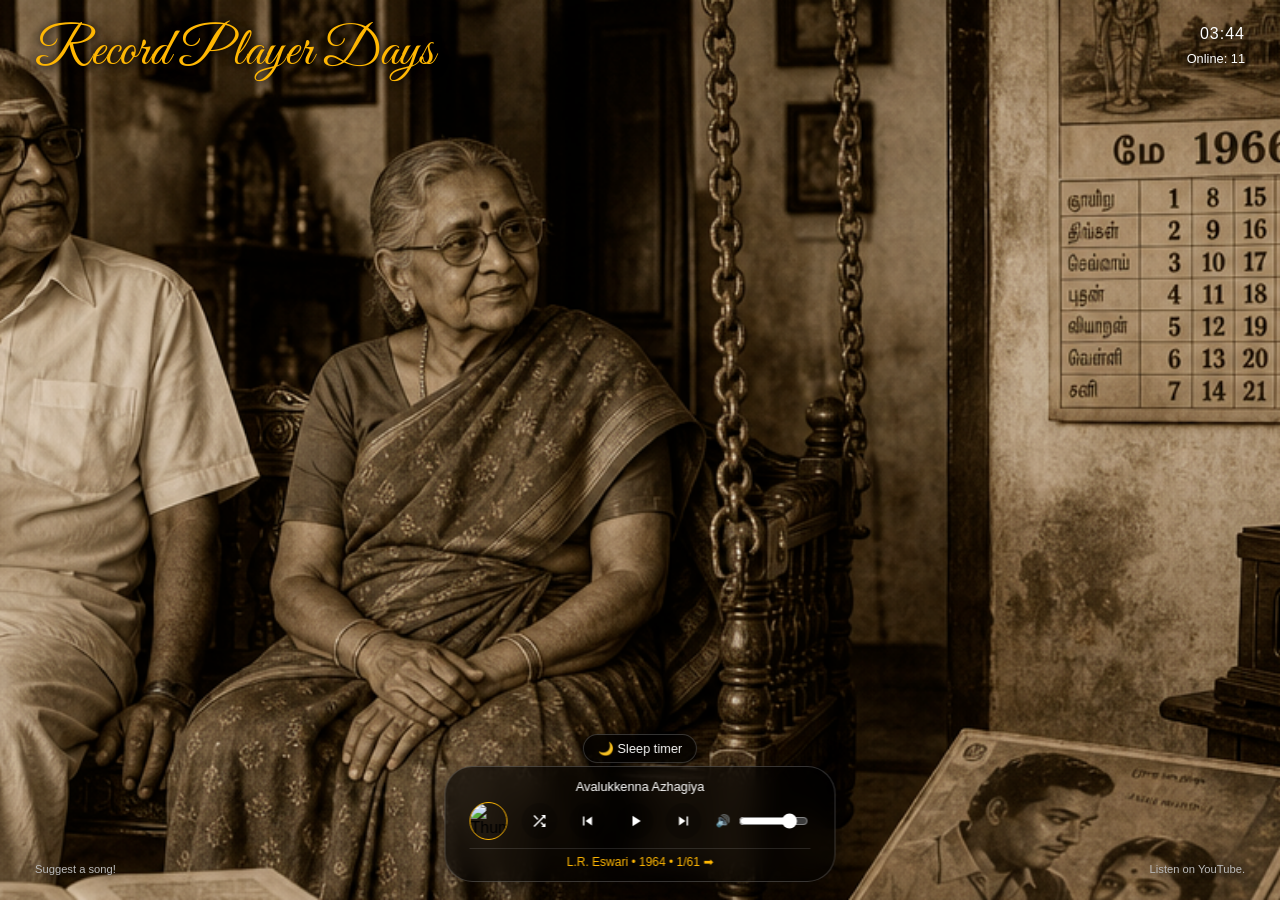
==== commit 88e6dddf: "Update index.html" ====
--- a/index.html
+++ b/index.html
@@ -24,7 +24,7 @@
   <picture>
     <source media="(max-width: 600px)" srcset="Record_player_mobile_bg.jpg" />
     <!-- <img src="Record_player_bg.jpg" alt="Background" class="bg-image" /> This is manually converted to sepia-->
-    <img src="RPD_bg_gpt-sepia2.jpg" alt="Background" class="bg-image" />
+    <img src="Gpt image new_crop.png" alt="Background" class="bg-image" />
   </picture>
 
   <!-- Title -->
